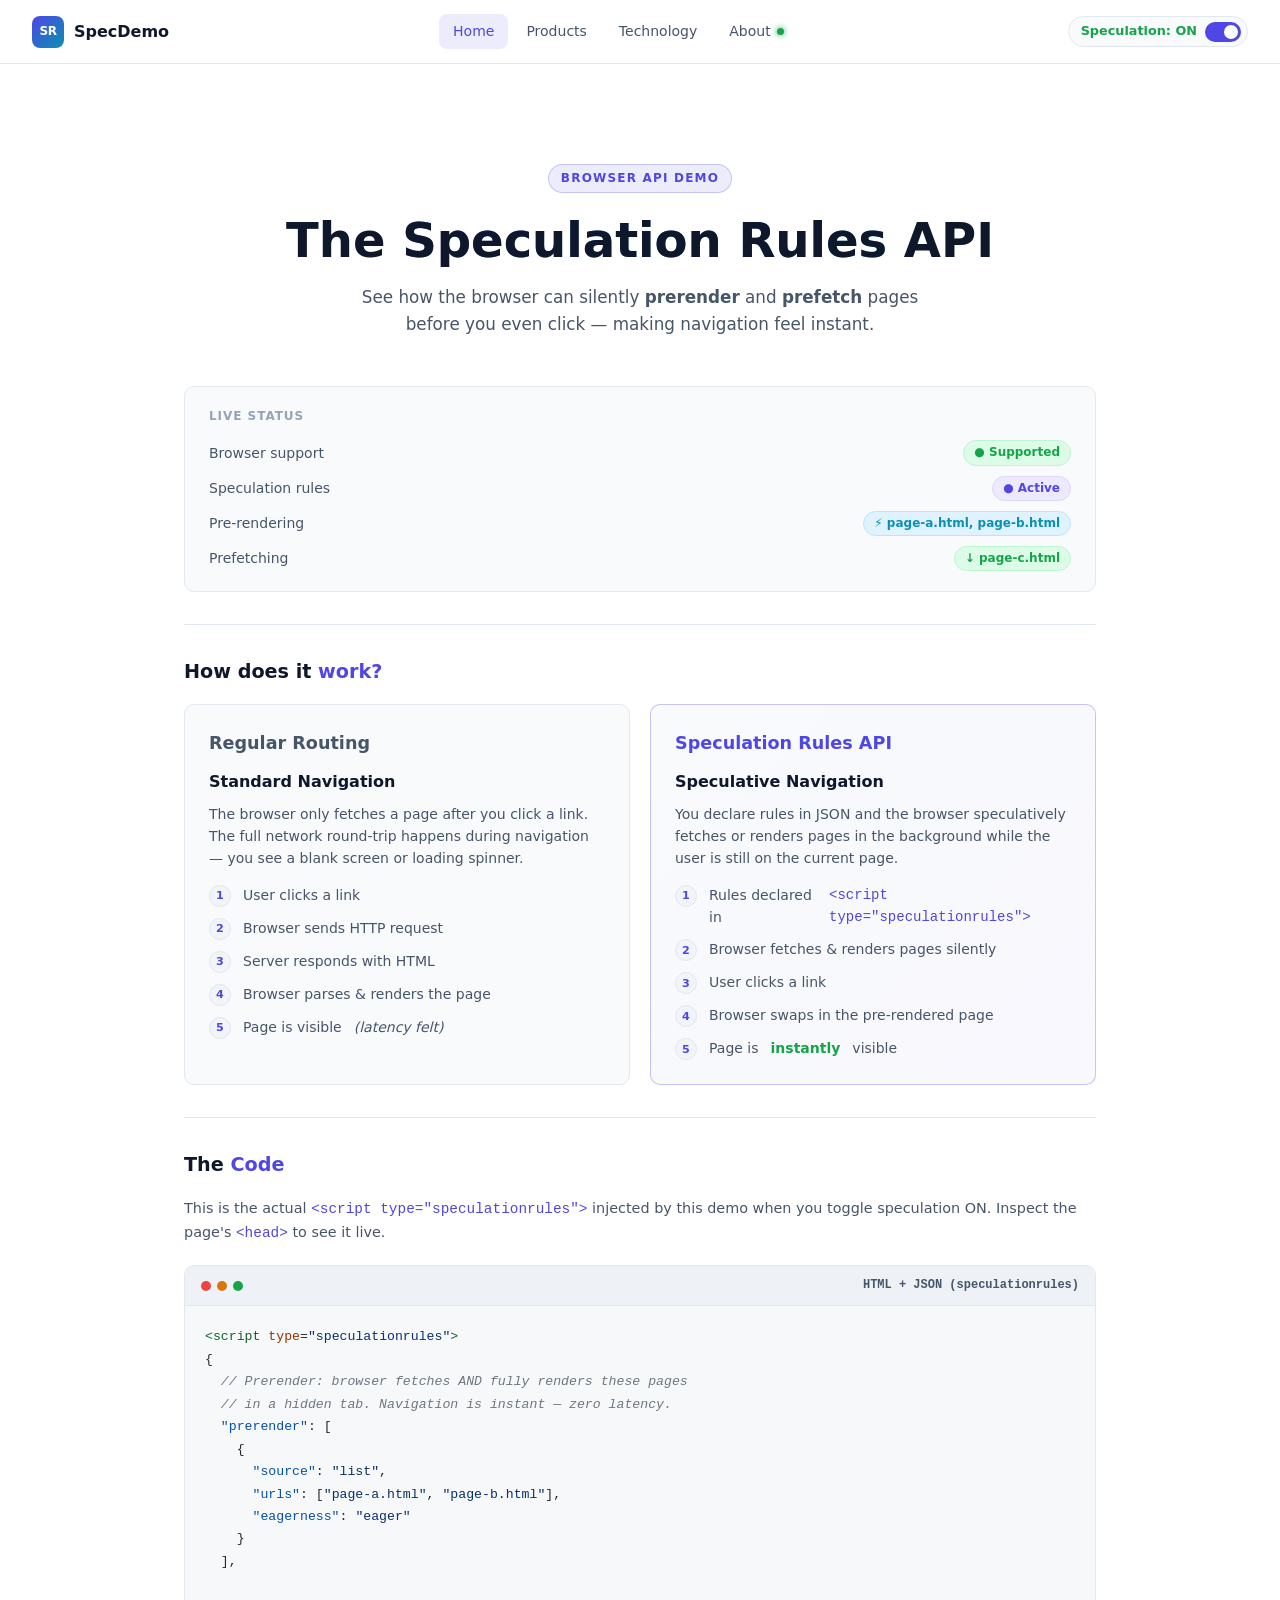
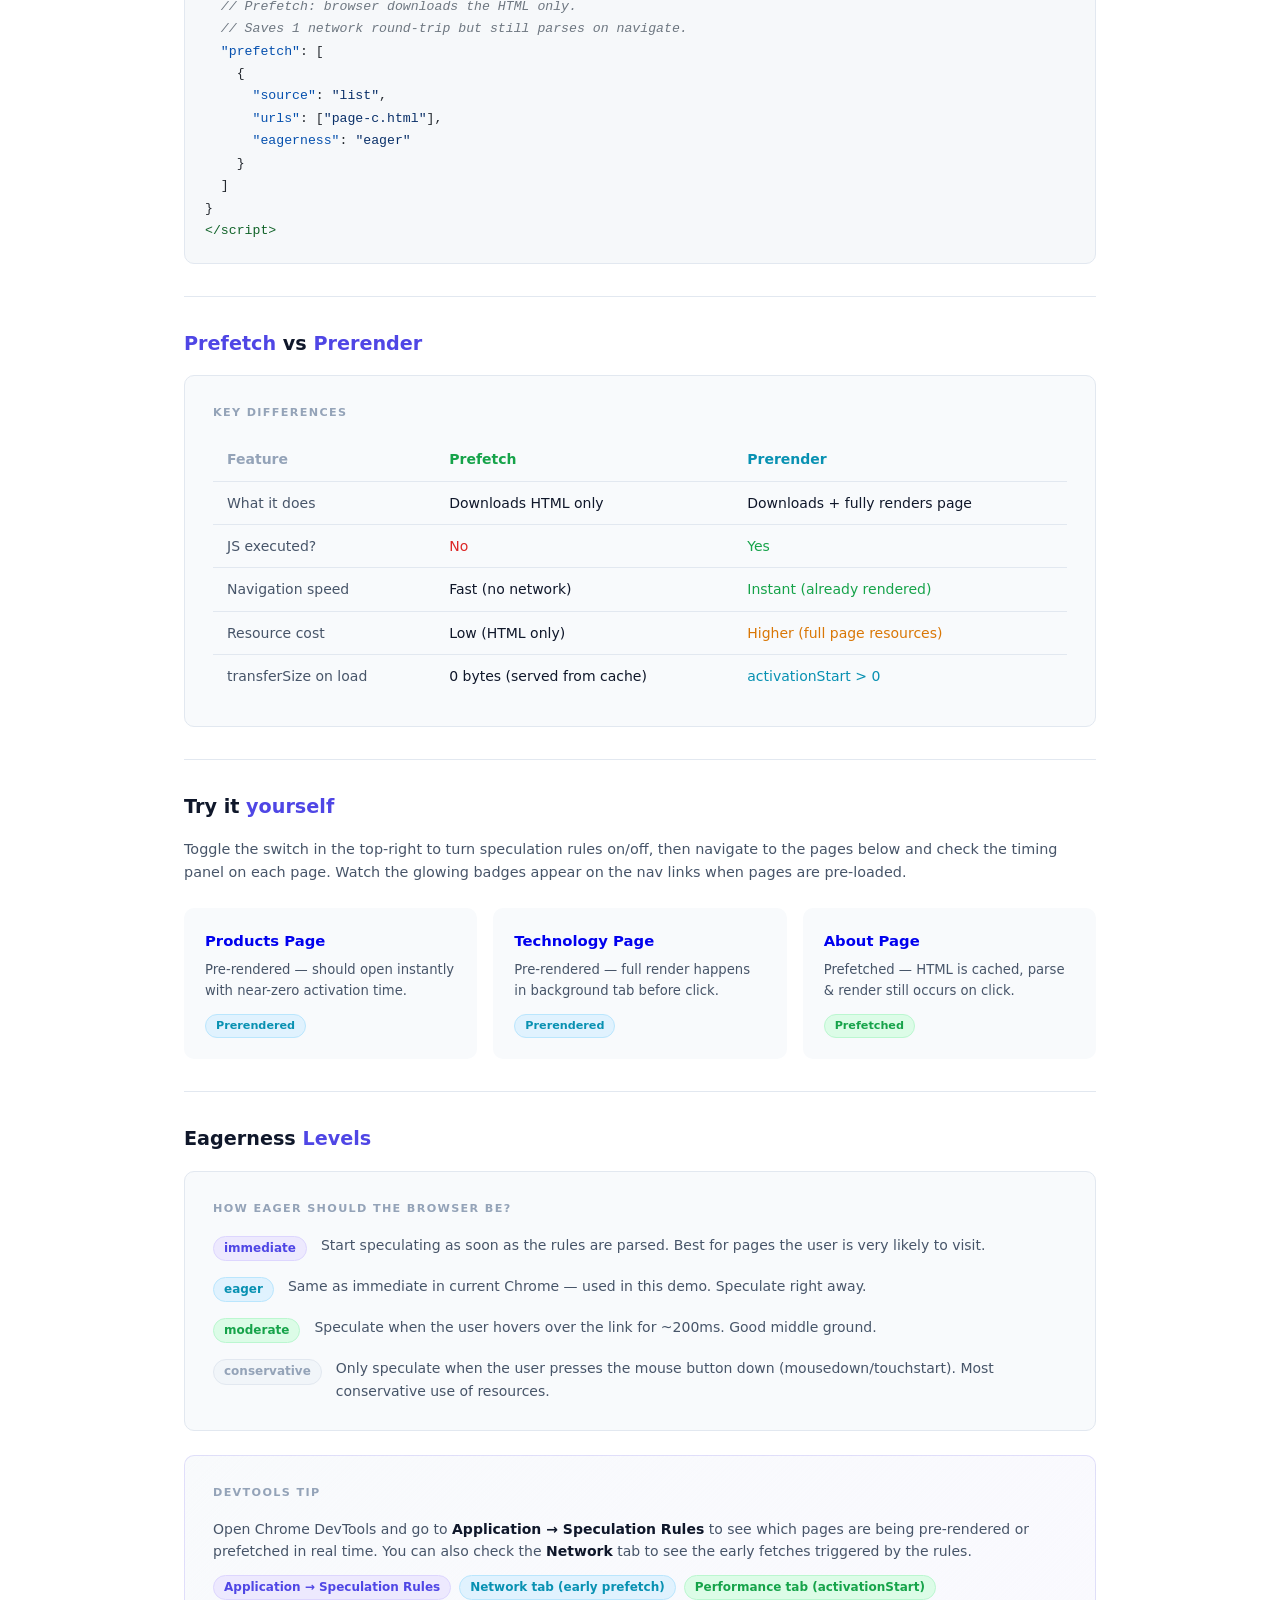
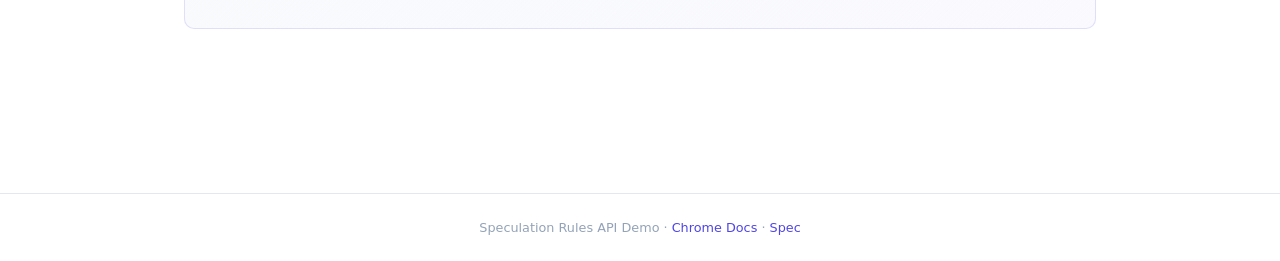
==== index.html @ c2bc2b2e "add speculation rules demo" ====
<!DOCTYPE html>
<html lang="en">
<head>
  <meta charset="UTF-8" />
  <meta name="viewport" content="width=device-width, initial-scale=1.0" />
  <title>Speculation Rules API — Demo</title>
  <link rel="stylesheet" href="styles.css" />
</head>
<body>

<!-- ═══════════════════════════════════════════════════════
     NAVIGATION
═══════════════════════════════════════════════════════ -->
<nav class="nav">
  <a href="index.html" class="nav-logo">
    <div class="logo-icon" style="font-size:0.75rem;font-weight:800;color:white;letter-spacing:-0.03em;">SR</div>
    SpecDemo
  </a>

  <ul class="nav-links">
    <li>
      <a href="index.html" class="active">Home</a>
    </li>
    <li>
      <a href="page-a.html">
        Products
        <span class="prefetch-badge"></span>
      </a>
    </li>
    <li>
      <a href="page-b.html">
        Technology
        <span class="prefetch-badge"></span>
      </a>
    </li>
    <li>
      <a href="page-c.html">
        About
        <span class="prefetch-badge"></span>
      </a>
    </li>
  </ul>

  <div class="nav-controls">
    <label class="mode-toggle">
      <span class="toggle-label">Speculation: ON</span>
      <div class="toggle-switch">
        <input type="checkbox" id="speculation-toggle" checked />
        <span class="toggle-slider"></span>
      </div>
    </label>
  </div>
</nav>

<!-- ═══════════════════════════════════════════════════════
     MAIN CONTENT
═══════════════════════════════════════════════════════ -->
<main class="page-wrapper">

  <!-- No-support notice (hidden by default, shown by JS if needed) -->
  <div id="no-support-notice" style="display:none;align-items:center;gap:10px;padding:12px 20px;background:#fef9c3;border:1px solid #fef08a;border-radius:10px;font-size:0.875rem;color:var(--warning);margin-bottom:20px;">
    <strong>Heads up:</strong> Your browser does not support the Speculation Rules API.
    Use Chrome 109+ or Edge 109+ to see the full demo. The rest of the demo still works as regular navigation.
  </div>

  <!-- Hero -->
  <section class="hero fade-in">
    <div class="hero-eyebrow">Browser API Demo</div>
    <h1>The <span>Speculation Rules</span> API</h1>
    <p>
      See how the browser can silently <strong>prerender</strong> and <strong>prefetch</strong> pages
      before you even click — making navigation feel instant.
    </p>
  </section>

  <!-- Status Panel -->
  <div class="status-panel">
    <div class="status-panel-title">Live Status</div>
    <div class="status-rows">
      <div class="status-row">
        <span class="status-label">Browser support</span>
        <span id="status-support"><span class="status-badge badge-gray">Checking...</span></span>
      </div>
      <div class="status-row">
        <span class="status-label">Speculation rules</span>
        <span id="status-mode"><span class="status-badge badge-gray">Checking...</span></span>
      </div>
      <div class="status-row">
        <span class="status-label">Pre-rendering</span>
        <span id="status-prerender"><span class="status-badge badge-gray">—</span></span>
      </div>
      <div class="status-row">
        <span class="status-label">Prefetching</span>
        <span id="status-prefetch"><span class="status-badge badge-gray">—</span></span>
      </div>
    </div>
  </div>

  <!-- How It Works -->
  <hr class="divider" />
  <h2 class="section-title">How does it <span>work?</span></h2>

  <div class="compare-grid">
    <!-- Regular routing -->
    <div class="compare-card">
      <div class="compare-icon" style="font-size:1.1rem;font-weight:700;color:var(--text-muted);margin-bottom:12px;">Regular Routing</div>
      <h3>Standard Navigation</h3>
      <p>
        The browser only fetches a page after you click a link. The full
        network round-trip happens during navigation — you see a blank
        screen or loading spinner.
      </p>
      <ul class="step-list" style="margin-top:14px;">
        <li><span class="step-num">1</span>User clicks a link</li>
        <li><span class="step-num">2</span>Browser sends HTTP request</li>
        <li><span class="step-num">3</span>Server responds with HTML</li>
        <li><span class="step-num">4</span>Browser parses &amp; renders the page</li>
        <li><span class="step-num">5</span>Page is visible <em>(latency felt)</em></li>
      </ul>
    </div>

    <!-- Speculation Rules -->
    <div class="compare-card highlight">
      <div class="compare-icon" style="font-size:1.1rem;font-weight:700;color:var(--accent);margin-bottom:12px;">Speculation Rules API</div>
      <h3>Speculative Navigation</h3>
      <p>
        You declare rules in JSON and the browser speculatively fetches or
        renders pages in the background while the user is still on the
        current page.
      </p>
      <ul class="step-list" style="margin-top:14px;">
        <li><span class="step-num">1</span>Rules declared in <code style="color:var(--accent)">&lt;script type="speculationrules"&gt;</code></li>
        <li><span class="step-num">2</span>Browser fetches &amp; renders pages silently</li>
        <li><span class="step-num">3</span>User clicks a link</li>
        <li><span class="step-num">4</span>Browser swaps in the pre-rendered page</li>
        <li><span class="step-num">5</span>Page is <strong style="color:var(--success)">instantly</strong> visible</li>
      </ul>
    </div>
  </div>

  <!-- Code Example -->
  <hr class="divider" />
  <h2 class="section-title">The <span>Code</span></h2>
  <p style="color:var(--text-muted);margin-bottom:20px;font-size:0.9rem;">
    This is the actual <code style="color:var(--accent)">&lt;script type="speculationrules"&gt;</code>
    injected by this demo when you toggle speculation ON. Inspect the page's
    <code style="color:var(--accent)">&lt;head&gt;</code> to see it live.
  </p>

  <div class="code-block">
    <div class="code-header">
      <div class="code-dots">
        <span></span><span></span><span></span>
      </div>
      <span class="code-lang">HTML + JSON (speculationrules)</span>
    </div>
    <pre><span class="token-tag">&lt;script</span> <span class="token-attr">type</span>=<span class="token-val">"speculationrules"</span><span class="token-tag">&gt;</span>
{
  <span class="token-comment">// Prerender: browser fetches AND fully renders these pages</span>
  <span class="token-comment">// in a hidden tab. Navigation is instant — zero latency.</span>
  <span class="token-key">"prerender"</span>: [
    {
      <span class="token-key">"source"</span>: <span class="token-str">"list"</span>,
      <span class="token-key">"urls"</span>: [<span class="token-str">"page-a.html"</span>, <span class="token-str">"page-b.html"</span>],
      <span class="token-key">"eagerness"</span>: <span class="token-str">"eager"</span>
    }
  ],

  <span class="token-comment">// Prefetch: browser downloads the HTML only.</span>
  <span class="token-comment">// Saves 1 network round-trip but still parses on navigate.</span>
  <span class="token-key">"prefetch"</span>: [
    {
      <span class="token-key">"source"</span>: <span class="token-str">"list"</span>,
      <span class="token-key">"urls"</span>: [<span class="token-str">"page-c.html"</span>],
      <span class="token-key">"eagerness"</span>: <span class="token-str">"eager"</span>
    }
  ]
}
<span class="token-tag">&lt;/script&gt;</span></pre>
  </div>

  <!-- Prefetch vs Prerender table -->
  <hr class="divider" />
  <h2 class="section-title"><span>Prefetch</span> vs <span>Prerender</span></h2>

  <div class="card">
    <div class="card-title">Key Differences</div>
    <div style="overflow-x:auto;">
      <table style="width:100%;border-collapse:collapse;font-size:0.875rem;">
        <thead>
          <tr style="border-bottom:1px solid var(--border);">
            <th style="padding:10px 14px;text-align:left;color:var(--text-faint);font-weight:600;">Feature</th>
            <th style="padding:10px 14px;text-align:left;color:var(--success);">Prefetch</th>
            <th style="padding:10px 14px;text-align:left;color:var(--accent-2);">Prerender</th>
          </tr>
        </thead>
        <tbody>
          <tr style="border-bottom:1px solid var(--border);">
            <td style="padding:10px 14px;color:var(--text-muted);">What it does</td>
            <td style="padding:10px 14px;">Downloads HTML only</td>
            <td style="padding:10px 14px;">Downloads + fully renders page</td>
          </tr>
          <tr style="border-bottom:1px solid var(--border);">
            <td style="padding:10px 14px;color:var(--text-muted);">JS executed?</td>
            <td style="padding:10px 14px;color:var(--danger);">No</td>
            <td style="padding:10px 14px;color:var(--success);">Yes</td>
          </tr>
          <tr style="border-bottom:1px solid var(--border);">
            <td style="padding:10px 14px;color:var(--text-muted);">Navigation speed</td>
            <td style="padding:10px 14px;">Fast (no network)</td>
            <td style="padding:10px 14px;color:var(--success);">Instant (already rendered)</td>
          </tr>
          <tr style="border-bottom:1px solid var(--border);">
            <td style="padding:10px 14px;color:var(--text-muted);">Resource cost</td>
            <td style="padding:10px 14px;">Low (HTML only)</td>
            <td style="padding:10px 14px;color:var(--warning);">Higher (full page resources)</td>
          </tr>
          <tr>
            <td style="padding:10px 14px;color:var(--text-muted);">transferSize on load</td>
            <td style="padding:10px 14px;">0 bytes (served from cache)</td>
            <td style="padding:10px 14px;color:var(--accent-2);">activationStart &gt; 0</td>
          </tr>
        </tbody>
      </table>
    </div>
  </div>

  <!-- Try It -->
  <hr class="divider" />
  <h2 class="section-title">Try it <span>yourself</span></h2>
  <p style="color:var(--text-muted);font-size:0.9rem;margin-bottom:20px;">
    Toggle the switch in the top-right to turn speculation rules on/off,
    then navigate to the pages below and check the timing panel on each page.
    Watch the glowing badges appear on the nav links when pages are pre-loaded.
  </p>

  <div class="feature-grid">
    <a href="page-a.html" style="text-decoration:none;">
      <div class="feature-item" style="cursor:pointer;transition:all 0.2s;border-color:transparent;" onmouseover="this.style.borderColor='var(--accent)'" onmouseout="this.style.borderColor='transparent'">
        <h4>Products Page</h4>
        <p>Pre-rendered — should open instantly with near-zero activation time.</p>
        <div style="margin-top:10px;">
          <span class="status-badge badge-blue" style="font-size:0.7rem;">Prerendered</span>
        </div>
      </div>
    </a>
    <a href="page-b.html" style="text-decoration:none;">
      <div class="feature-item" style="cursor:pointer;transition:all 0.2s;border-color:transparent;" onmouseover="this.style.borderColor='var(--accent)'" onmouseout="this.style.borderColor='transparent'">
        <h4>Technology Page</h4>
        <p>Pre-rendered — full render happens in background tab before click.</p>
        <div style="margin-top:10px;">
          <span class="status-badge badge-blue" style="font-size:0.7rem;">Prerendered</span>
        </div>
      </div>
    </a>
    <a href="page-c.html" style="text-decoration:none;">
      <div class="feature-item" style="cursor:pointer;transition:all 0.2s;border-color:transparent;" onmouseover="this.style.borderColor='var(--accent)'" onmouseout="this.style.borderColor='transparent'">
        <h4>About Page</h4>
        <p>Prefetched — HTML is cached, parse &amp; render still occurs on click.</p>
        <div style="margin-top:10px;">
          <span class="status-badge badge-green" style="font-size:0.7rem;">Prefetched</span>
        </div>
      </div>
    </a>
  </div>

  <!-- Eagerness levels explanation -->
  <hr class="divider" />
  <h2 class="section-title">Eagerness <span>Levels</span></h2>
  <div class="card">
    <div class="card-title">How Eager Should the Browser Be?</div>
    <div style="display:flex;flex-direction:column;gap:14px;font-size:0.875rem;">
      <div style="display:flex;gap:14px;align-items:flex-start;">
        <span class="status-badge badge-purple" style="flex-shrink:0;margin-top:2px;">immediate</span>
        <span style="color:var(--text-muted);">Start speculating as soon as the rules are parsed. Best for pages the user is very likely to visit.</span>
      </div>
      <div style="display:flex;gap:14px;align-items:flex-start;">
        <span class="status-badge badge-blue" style="flex-shrink:0;margin-top:2px;">eager</span>
        <span style="color:var(--text-muted);">Same as immediate in current Chrome — used in this demo. Speculate right away.</span>
      </div>
      <div style="display:flex;gap:14px;align-items:flex-start;">
        <span class="status-badge badge-green" style="flex-shrink:0;margin-top:2px;">moderate</span>
        <span style="color:var(--text-muted);">Speculate when the user hovers over the link for ~200ms. Good middle ground.</span>
      </div>
      <div style="display:flex;gap:14px;align-items:flex-start;">
        <span class="status-badge badge-gray" style="flex-shrink:0;margin-top:2px;">conservative</span>
        <span style="color:var(--text-muted);">Only speculate when the user presses the mouse button down (mousedown/touchstart). Most conservative use of resources.</span>
      </div>
    </div>
  </div>

  <!-- DevTools tip -->
  <div class="card" style="background:linear-gradient(135deg,var(--surface),rgba(79,70,229,0.03));border-color:rgba(79,70,229,0.15);">
    <div class="card-title">DevTools Tip</div>
    <p style="font-size:0.875rem;color:var(--text-muted);margin-bottom:12px;">
      Open Chrome DevTools and go to <strong style="color:var(--text)">Application &rarr; Speculation Rules</strong>
      to see which pages are being pre-rendered or prefetched in real time.
      You can also check the <strong style="color:var(--text)">Network</strong> tab to see the
      early fetches triggered by the rules.
    </p>
    <div style="display:flex;gap:8px;flex-wrap:wrap;">
      <span class="status-badge badge-purple">Application &rarr; Speculation Rules</span>
      <span class="status-badge badge-blue">Network tab (early prefetch)</span>
      <span class="status-badge badge-green">Performance tab (activationStart)</span>
    </div>
  </div>

</main>

<!-- ═══════════════════════════════════════════════════════
     FOOTER
═══════════════════════════════════════════════════════ -->
<footer class="footer">
  Speculation Rules API Demo &middot;
  <a href="https://developer.chrome.com/docs/web-platform/prerender-pages" target="_blank" rel="noopener">Chrome Docs</a> &middot;
  <a href="https://wicg.github.io/nav-speculation/speculation-rules.html" target="_blank" rel="noopener">Spec</a>
</footer>

<script src="app.js"></script>
</body>
</html>
---- styles.css ----
/* ============================================================
   Speculation Rules API Demo — Shared Stylesheet
   ============================================================ */

*, *::before, *::after {
  box-sizing: border-box;
  margin: 0;
  padding: 0;
}

:root {
  --bg: #ffffff;
  --surface: #f8fafc;
  --surface-2: #f1f5f9;
  --border: #e2e8f0;
  --accent: #4f46e5;
  --accent-glow: rgba(79, 70, 229, 0.1);
  --accent-2: #0891b2;
  --success: #16a34a;
  --warning: #d97706;
  --danger: #dc2626;
  --text: #0f172a;
  --text-muted: #475569;
  --text-faint: #94a3b8;
  --radius: 10px;
  --shadow: 0 4px 24px rgba(0,0,0,0.08);
  --nav-height: 64px;
}

html { scroll-behavior: smooth; }

body {
  background: var(--bg);
  color: var(--text);
  font-family: 'Segoe UI', system-ui, -apple-system, sans-serif;
  font-size: 16px;
  line-height: 1.6;
  min-height: 100vh;
}

/* ── Navigation Bar ─────────────────────────────────────── */
.nav {
  position: fixed;
  top: 0; left: 0; right: 0;
  height: var(--nav-height);
  background: rgba(255, 255, 255, 0.92);
  backdrop-filter: blur(12px);
  border-bottom: 1px solid var(--border);
  display: flex;
  align-items: center;
  justify-content: space-between;
  padding: 0 32px;
  z-index: 100;
}

.nav-logo {
  display: flex;
  align-items: center;
  gap: 10px;
  font-weight: 700;
  font-size: 1rem;
  color: var(--text);
  text-decoration: none;
}

.nav-logo .logo-icon {
  width: 32px; height: 32px;
  background: linear-gradient(135deg, var(--accent), var(--accent-2));
  border-radius: 8px;
  display: flex;
  align-items: center;
  justify-content: center;
  font-size: 16px;
}

.nav-links {
  display: flex;
  align-items: center;
  gap: 4px;
  list-style: none;
}

.nav-links a {
  display: flex;
  align-items: center;
  gap: 6px;
  padding: 6px 14px;
  border-radius: 8px;
  color: var(--text-muted);
  text-decoration: none;
  font-size: 0.875rem;
  font-weight: 500;
  transition: all 0.2s ease;
  position: relative;
}

.nav-links a:hover {
  background: var(--surface-2);
  color: var(--text);
}

.nav-links a.active {
  background: var(--accent-glow);
  color: var(--accent);
}

/* Prefetch status badge on nav link */
.nav-links a .prefetch-badge {
  display: none;
  width: 7px; height: 7px;
  border-radius: 50%;
  background: var(--success);
  box-shadow: 0 0 6px var(--success);
  animation: pulse 1.5s infinite;
}

.nav-links a.prefetched .prefetch-badge { display: block; }
.nav-links a.prerendered .prefetch-badge {
  background: var(--accent-2);
  box-shadow: 0 0 6px var(--accent-2);
}

/* ── Speculation Mode Toggle in Nav ─────────────────────── */
.nav-controls {
  display: flex;
  align-items: center;
  gap: 12px;
}

.mode-toggle {
  display: flex;
  align-items: center;
  gap: 8px;
  background: var(--surface);
  border: 1px solid var(--border);
  border-radius: 999px;
  padding: 4px 6px 4px 12px;
  font-size: 0.8rem;
  color: var(--text-muted);
  cursor: pointer;
  user-select: none;
  transition: border-color 0.2s;
}

.mode-toggle:hover { border-color: var(--accent); }
.mode-toggle .toggle-label { font-weight: 600; }

.toggle-switch {
  position: relative;
  width: 36px; height: 20px;
}

.toggle-switch input { opacity: 0; width: 0; height: 0; }

.toggle-slider {
  position: absolute;
  inset: 0;
  background: var(--text-faint);
  border-radius: 20px;
  transition: 0.3s;
  cursor: pointer;
}

.toggle-slider:before {
  content: '';
  position: absolute;
  height: 14px; width: 14px;
  left: 3px; bottom: 3px;
  background: white;
  border-radius: 50%;
  transition: 0.3s;
}

input:checked + .toggle-slider { background: var(--accent); }
input:checked + .toggle-slider:before { transform: translateX(16px); }

/* ── Page Layout ────────────────────────────────────────── */
.page-wrapper {
  padding-top: calc(var(--nav-height) + 40px);
  padding-bottom: 80px;
  max-width: 960px;
  margin: 0 auto;
  padding-left: 24px;
  padding-right: 24px;
}

/* ── Hero ───────────────────────────────────────────────── */
.hero {
  text-align: center;
  padding: 60px 0 48px;
}

.hero-eyebrow {
  display: inline-flex;
  align-items: center;
  gap: 6px;
  font-size: 0.75rem;
  font-weight: 700;
  letter-spacing: 0.1em;
  text-transform: uppercase;
  color: var(--accent);
  background: var(--accent-glow);
  border: 1px solid rgba(99,102,241,0.3);
  border-radius: 999px;
  padding: 4px 12px;
  margin-bottom: 20px;
}

.hero h1 {
  font-size: clamp(2rem, 5vw, 3rem);
  font-weight: 800;
  line-height: 1.15;
  margin-bottom: 16px;
  color: var(--text);
}

.hero h1 span {
  background: linear-gradient(135deg, var(--accent), var(--accent-2));
  -webkit-background-clip: text;
  background-clip: text;
}

.hero p {
  font-size: 1.05rem;
  color: var(--text-muted);
  max-width: 600px;
  margin: 0 auto;
}

/* ── Cards ──────────────────────────────────────────────── */
.card {
  background: var(--surface);
  border: 1px solid var(--border);
  border-radius: var(--radius);
  padding: 28px;
  margin-bottom: 24px;
  transition: border-color 0.2s;
}

.card:hover { border-color: #cbd5e1; }

.card-title {
  font-size: 0.7rem;
  font-weight: 700;
  letter-spacing: 0.12em;
  text-transform: uppercase;
  color: var(--text-faint);
  margin-bottom: 16px;
}

/* ── Compare Grid ───────────────────────────────────────── */
.compare-grid {
  display: grid;
  grid-template-columns: 1fr 1fr;
  gap: 20px;
  margin-bottom: 24px;
}

@media (max-width: 640px) {
  .compare-grid { grid-template-columns: 1fr; }
}

.compare-card {
  background: var(--surface);
  border: 1px solid var(--border);
  border-radius: var(--radius);
  padding: 24px;
}

.compare-card.highlight {
  border-color: rgba(79,70,229,0.3);
  background: linear-gradient(135deg, var(--surface) 0%, rgba(79,70,229,0.04) 100%);
}

.compare-card .compare-icon {
  font-size: 1.75rem;
  margin-bottom: 12px;
}

.compare-card h3 {
  font-size: 1rem;
  font-weight: 700;
  margin-bottom: 8px;
}

.compare-card p {
  font-size: 0.875rem;
  color: var(--text-muted);
  line-height: 1.6;
}

/* ── Step List ──────────────────────────────────────────── */
.step-list {
  list-style: none;
  display: flex;
  flex-direction: column;
  gap: 10px;
  margin-top: 14px;
}

.step-list li {
  display: flex;
  align-items: flex-start;
  gap: 12px;
  font-size: 0.875rem;
  color: var(--text-muted);
}

.step-num {
  flex-shrink: 0;
  width: 22px; height: 22px;
  border-radius: 50%;
  background: var(--surface-2);
  border: 1px solid var(--border);
  display: flex;
  align-items: center;
  justify-content: center;
  font-size: 0.7rem;
  font-weight: 700;
  color: var(--accent);
  margin-top: 1px;
}

/* ── Code Block ─────────────────────────────────────────── */
.code-block {
  background: #f6f8fa;
  border: 1px solid var(--border);
  border-radius: var(--radius);
  overflow: hidden;
  margin-bottom: 24px;
}

.code-header {
  display: flex;
  align-items: center;
  justify-content: space-between;
  padding: 10px 16px;
  background: #eef2f7;
  border-bottom: 1px solid var(--border);
}

.code-header .code-lang {
  font-size: 0.75rem;
  font-weight: 600;
  color: var(--text-muted);
  font-family: 'Courier New', monospace;
}

.code-dots {
  display: flex;
  gap: 6px;
}

.code-dots span {
  width: 10px; height: 10px;
  border-radius: 50%;
}

.code-dots span:nth-child(1) { background: #ef4444; }
.code-dots span:nth-child(2) { background: var(--warning); }
.code-dots span:nth-child(3) { background: var(--success); }

pre {
  padding: 20px;
  overflow-x: auto;
  font-family: 'Courier New', Consolas, monospace;
  font-size: 0.825rem;
  line-height: 1.7;
  color: #24292f;
}

.token-key   { color: #0550ae; }
.token-str   { color: #0a3069; }
.token-tag   { color: #116329; }
.token-attr  { color: #953800; }
.token-val   { color: #0a3069; }
.token-comment { color: #6e7781; font-style: italic; }
.token-kw    { color: #cf222e; }

/* ── Status Panel ───────────────────────────────────────── */
.status-panel {
  background: var(--surface);
  border: 1px solid var(--border);
  border-radius: var(--radius);
  padding: 20px 24px;
  margin-bottom: 24px;
}

.status-panel-title {
  font-size: 0.75rem;
  font-weight: 700;
  letter-spacing: 0.08em;
  text-transform: uppercase;
  color: var(--text-faint);
  margin-bottom: 14px;
}

.status-rows {
  display: flex;
  flex-direction: column;
  gap: 10px;
}

.status-row {
  display: flex;
  align-items: center;
  justify-content: space-between;
  font-size: 0.875rem;
}

.status-row .status-label { color: var(--text-muted); }

.status-badge {
  display: inline-flex;
  align-items: center;
  gap: 5px;
  font-size: 0.75rem;
  font-weight: 600;
  padding: 2px 10px;
  border-radius: 999px;
}

.badge-green  { background: #dcfce7; color: var(--success); border: 1px solid #bbf7d0; }
.badge-yellow { background: #fef9c3; color: var(--warning); border: 1px solid #fef08a; }
.badge-blue   { background: #e0f2fe; color: var(--accent-2); border: 1px solid #bae6fd; }
.badge-red    { background: #fee2e2; color: var(--danger); border: 1px solid #fecaca; }
.badge-gray   { background: var(--surface-2); color: var(--text-faint); border: 1px solid var(--border); }
.badge-purple { background: #ede9fe; color: var(--accent); border: 1px solid #ddd6fe; }

/* ── Timing Display ─────────────────────────────────────── */
.timing-display {
  background: #f6f8fa;
  border: 1px solid var(--border);
  border-radius: var(--radius);
  padding: 20px;
  margin-top: 12px;
  font-family: 'Courier New', monospace;
  font-size: 0.85rem;
  min-height: 90px;
}

.timing-line {
  display: flex;
  align-items: center;
  gap: 10px;
  margin-bottom: 8px;
  animation: fadeIn 0.4s ease;
}

.timing-dot {
  width: 8px; height: 8px;
  border-radius: 50%;
  flex-shrink: 0;
}

.timing-dot.green  { background: var(--success); }
.timing-dot.blue   { background: var(--accent-2); }
.timing-dot.yellow { background: var(--warning); }
.timing-dot.purple { background: var(--accent); }

.timing-val { color: var(--success); font-weight: 700; }
.timing-muted { color: var(--text-faint); }

/* ── Page Content (inner pages) ─────────────────────────── */
.page-hero {
  padding: 48px 0 32px;
}

.page-icon {
  font-size: 3rem;
  margin-bottom: 16px;
}

.page-hero h1 {
  font-size: clamp(1.75rem, 4vw, 2.5rem);
  font-weight: 800;
  margin-bottom: 10px;
}

.page-hero p {
  font-size: 1rem;
  color: var(--text-muted);
  max-width: 540px;
}

.breadcrumb {
  display: flex;
  align-items: center;
  gap: 8px;
  font-size: 0.8rem;
  color: var(--text-faint);
  margin-bottom: 24px;
}

.breadcrumb a { color: var(--text-muted); text-decoration: none; }
.breadcrumb a:hover { color: var(--text); }

/* ── Feature Grid ───────────────────────────────────────── */
.feature-grid {
  display: grid;
  grid-template-columns: repeat(auto-fit, minmax(220px, 1fr));
  gap: 16px;
  margin: 24px 0;
}

.feature-item {
  background: var(--surface);
  border: 1px solid var(--border);
  border-radius: var(--radius);
  padding: 20px;
}

.feature-item .feature-icon { font-size: 1.5rem; margin-bottom: 10px; }
.feature-item h4 { font-size: 0.925rem; font-weight: 700; margin-bottom: 6px; }
.feature-item p  { font-size: 0.825rem; color: var(--text-muted); }

/* ── Nav-back Button ────────────────────────────────────── */
.btn {
  display: inline-flex;
  align-items: center;
  gap: 6px;
  padding: 10px 20px;
  border-radius: 8px;
  font-size: 0.875rem;
  font-weight: 600;
  cursor: pointer;
  border: none;
  text-decoration: none;
  transition: all 0.2s;
}

.btn-primary {
  background: var(--accent);
  color: white;
}

.btn-primary:hover { background: #5254cc; transform: translateY(-1px); }

.btn-outline {
  background: transparent;
  color: var(--text-muted);
  border: 1px solid var(--border);
}

.btn-outline:hover {
  background: var(--surface-2);
  color: var(--text);
  border-color: #cbd5e1;
}

.btn-row {
  display: flex;
  flex-wrap: wrap;
  gap: 10px;
  margin-top: 24px;
}

/* ── Arrival Banner (shown on landing) ──────────────────── */
.arrival-banner {
  display: none;
  align-items: center;
  gap: 10px;
  padding: 12px 20px;
  border-radius: var(--radius);
  margin-bottom: 20px;
  font-size: 0.875rem;
  font-weight: 500;
  animation: slideDown 0.4s ease;
}

.arrival-banner.show { display: flex; }
.arrival-banner.prerender { background: #e0f2fe; border: 1px solid #bae6fd; color: var(--accent-2); }
.arrival-banner.prefetch  { background: #dcfce7; border: 1px solid #bbf7d0; color: var(--success); }
.arrival-banner.normal    { background: var(--surface); border: 1px solid var(--border); color: var(--text-muted); }

/* ── Divider ─────────────────────────────────────────────── */
.divider {
  border: none;
  border-top: 1px solid var(--border);
  margin: 32px 0;
}

/* ── Section Title ──────────────────────────────────────── */
.section-title {
  font-size: 1.2rem;
  font-weight: 700;
  margin-bottom: 16px;
}

.section-title span { color: var(--accent); }

/* ── Animations ─────────────────────────────────────────── */
@keyframes pulse {
  0%, 100% { opacity: 1; }
  50% { opacity: 0.4; }
}

@keyframes fadeIn {
  from { opacity: 0; transform: translateY(4px); }
  to   { opacity: 1; transform: translateY(0); }
}

@keyframes slideDown {
  from { opacity: 0; transform: translateY(-8px); }
  to   { opacity: 1; transform: translateY(0); }
}

.fade-in { animation: fadeIn 0.5s ease; }

/* ── Footer ─────────────────────────────────────────────── */
.footer {
  text-align: center;
  padding: 24px;
  font-size: 0.8rem;
  color: var(--text-faint);
  border-top: 1px solid var(--border);
  margin-top: 60px;
}

.footer a { color: var(--accent); text-decoration: none; }
.footer a:hover { text-decoration: underline; }

/* ── Scrollbar ──────────────────────────────────────────── */
::-webkit-scrollbar { width: 6px; height: 6px; }
::-webkit-scrollbar-track { background: var(--surface); }
::-webkit-scrollbar-thumb { background: #cbd5e1; border-radius: 99px; }
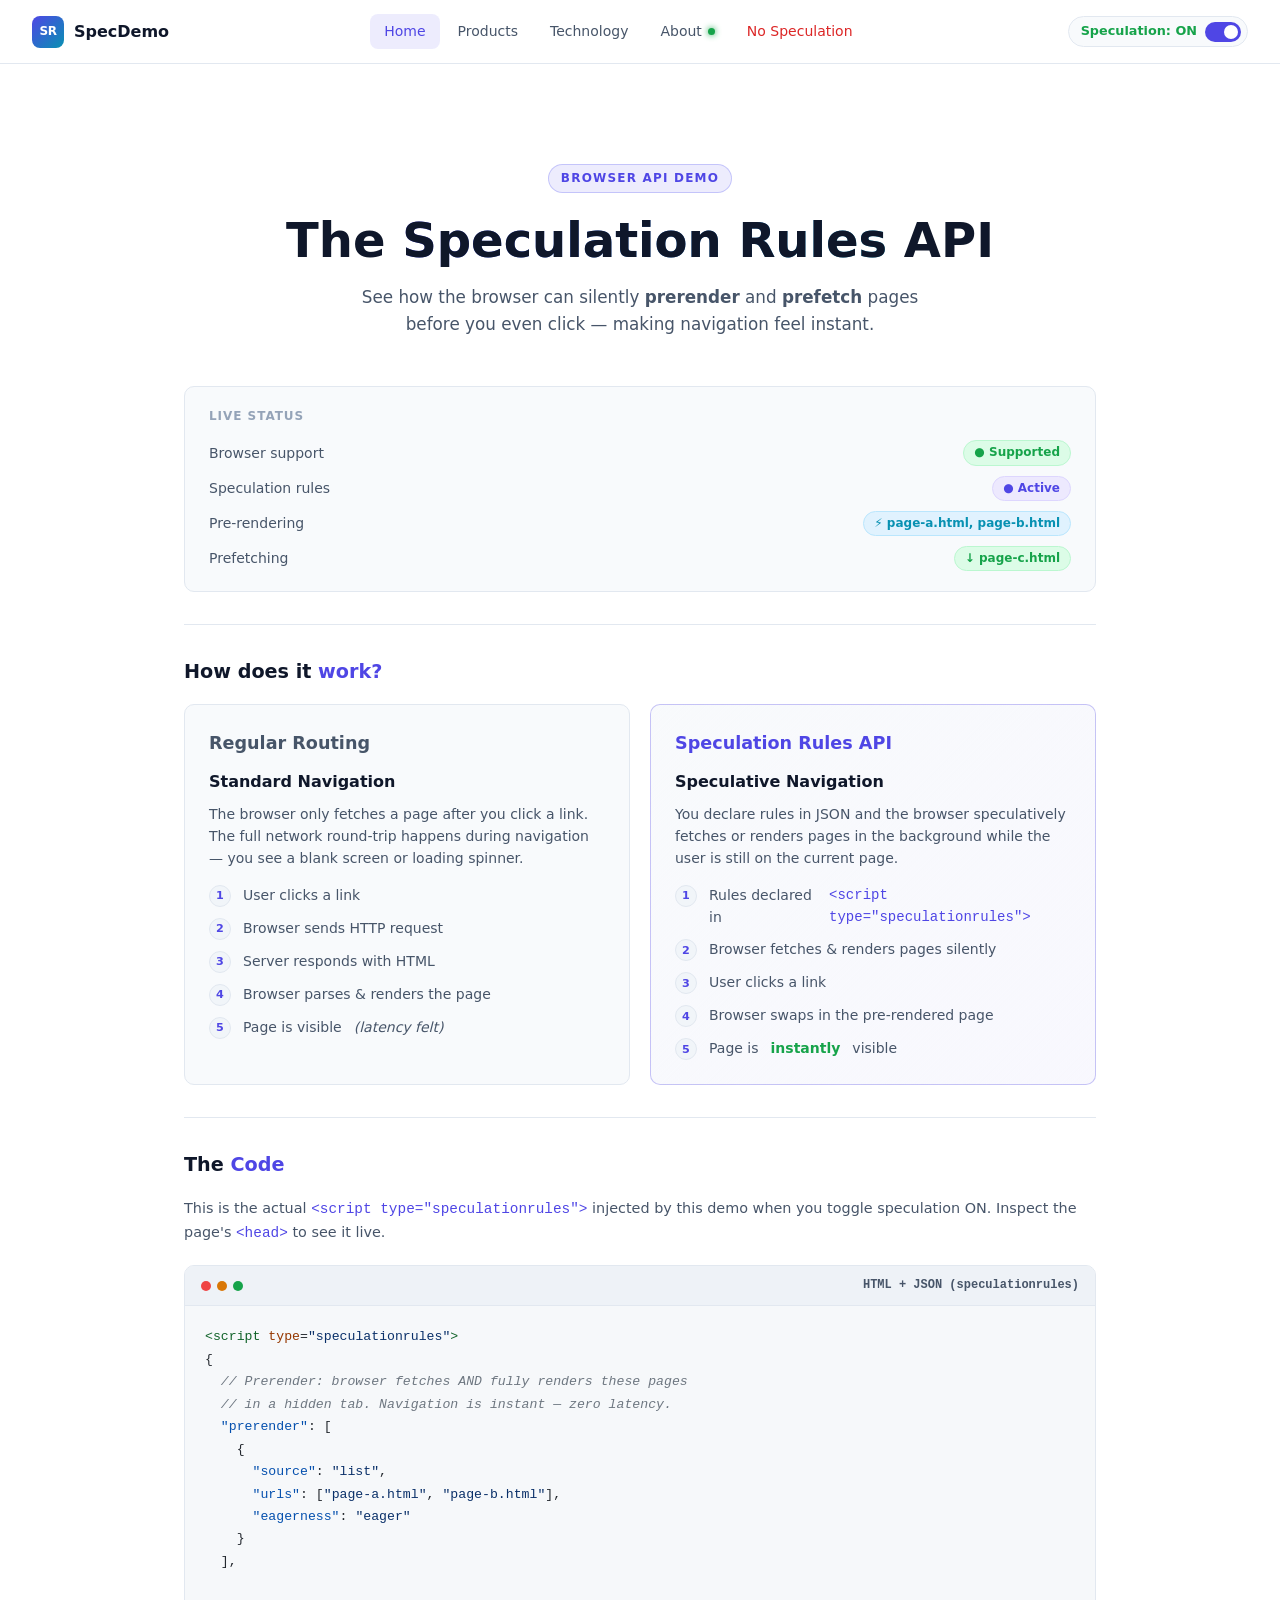
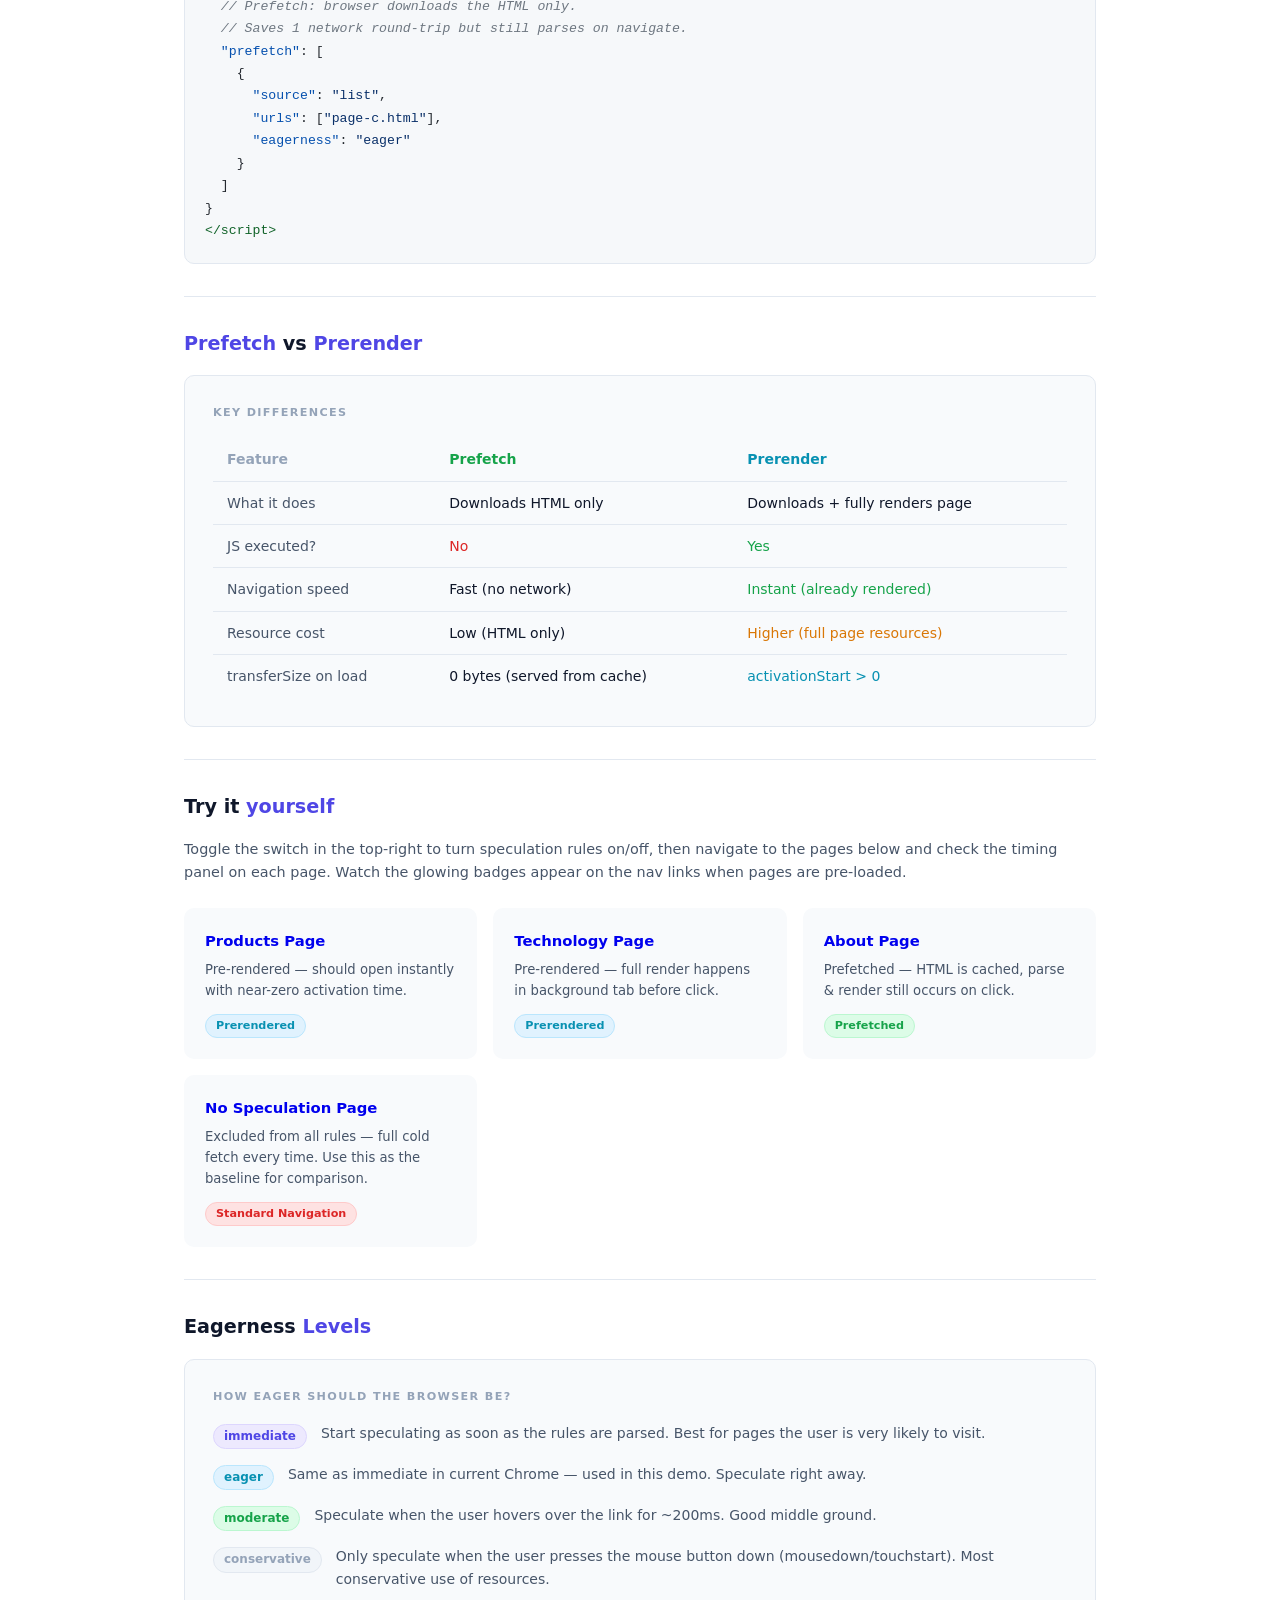
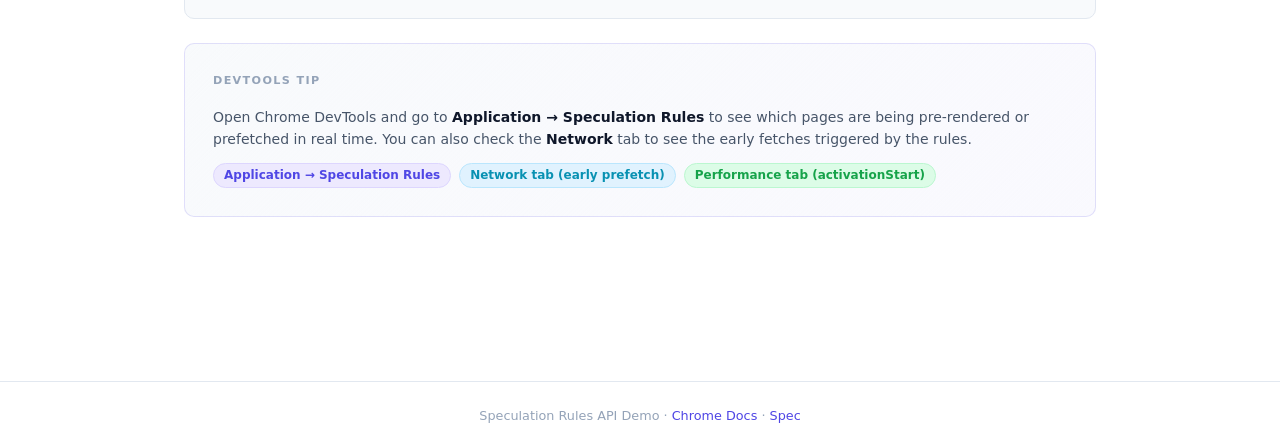
==== commit 8ad63979: "add new page" ====
--- a/index.html
+++ b/index.html
@@ -37,6 +37,11 @@
       <a href="page-c.html">
         About
         <span class="prefetch-badge"></span>
+      </a>
+    </li>
+    <li>
+      <a href="page-d.html" style="color:var(--danger);">
+        No Speculation
       </a>
     </li>
   </ul>
@@ -262,6 +267,15 @@
         </div>
       </div>
     </a>
+    <a href="page-d.html" style="text-decoration:none;">
+      <div class="feature-item" style="cursor:pointer;transition:all 0.2s;border-color:transparent;" onmouseover="this.style.borderColor='var(--danger)'" onmouseout="this.style.borderColor='transparent'">
+        <h4>No Speculation Page</h4>
+        <p>Excluded from all rules — full cold fetch every time. Use this as the baseline for comparison.</p>
+        <div style="margin-top:10px;">
+          <span class="status-badge badge-red" style="font-size:0.7rem;">Standard Navigation</span>
+        </div>
+      </div>
+    </a>
   </div>
 
   <!-- Eagerness levels explanation -->
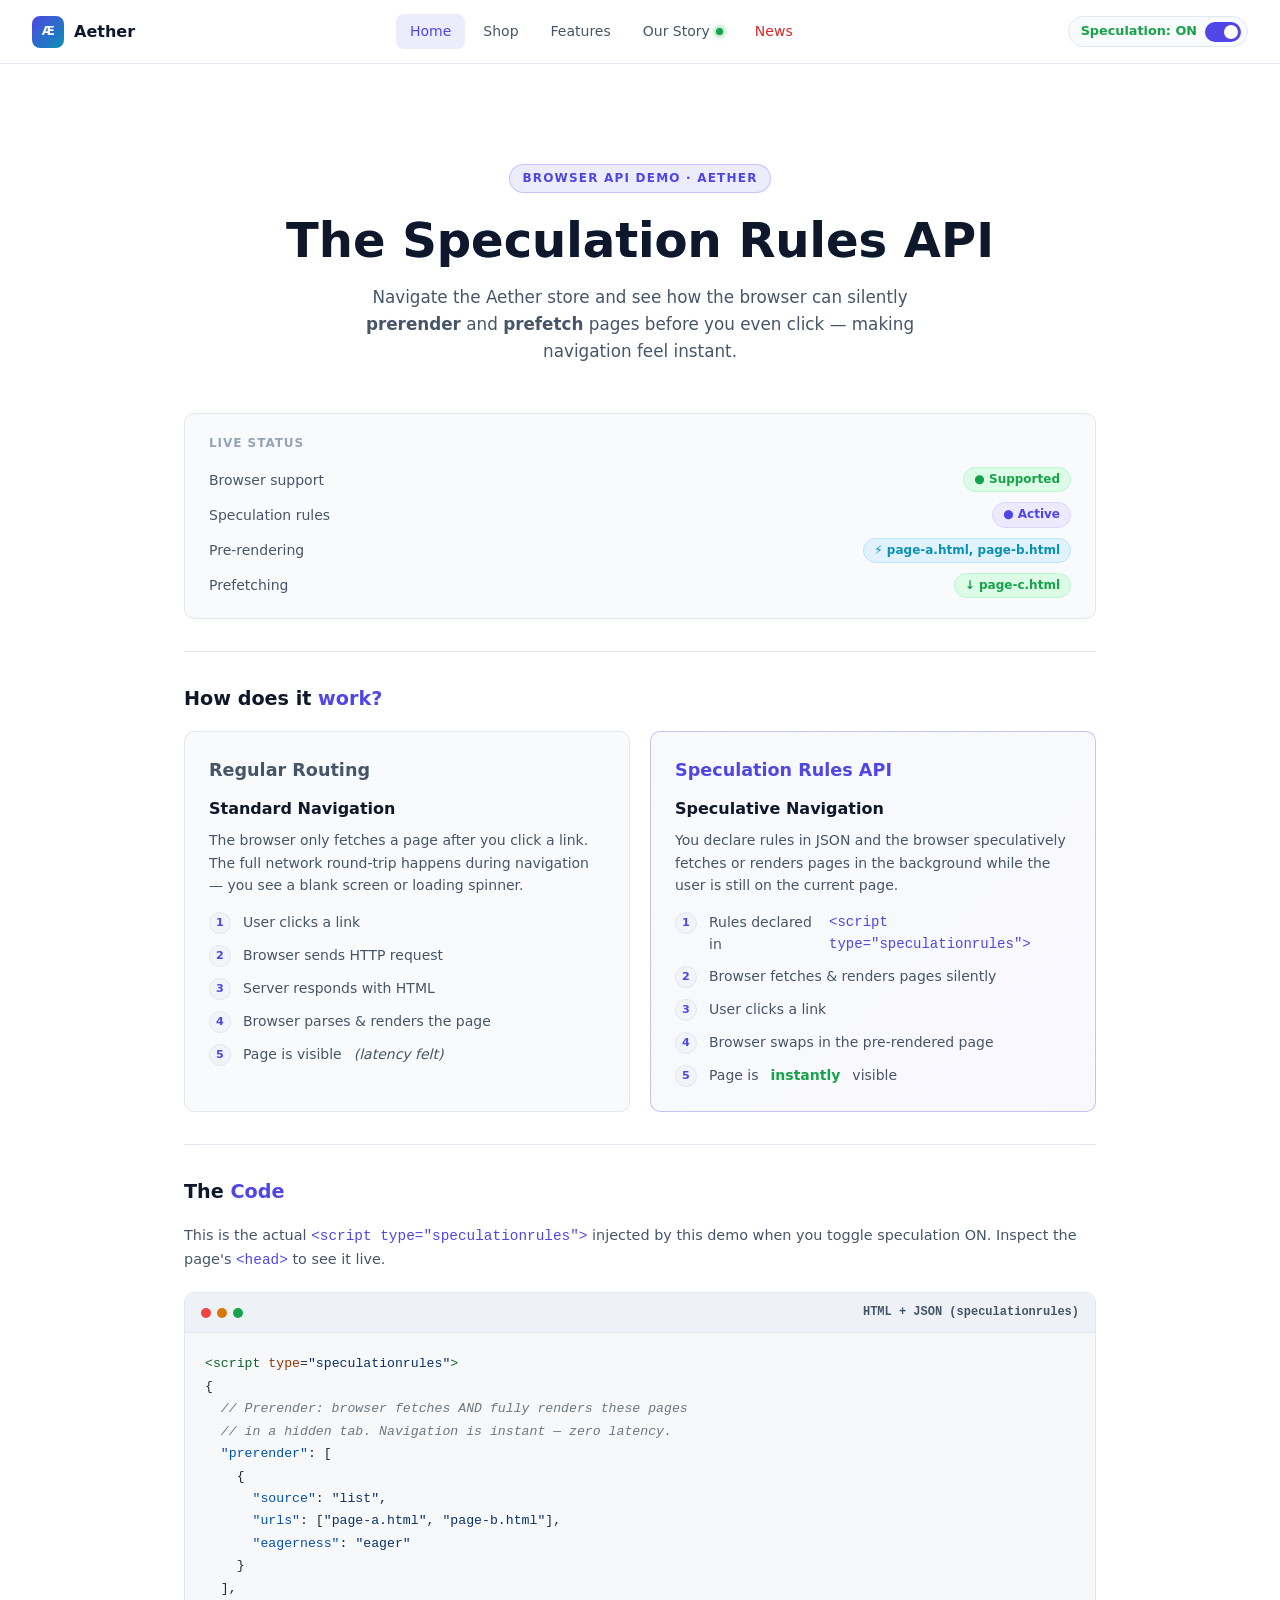
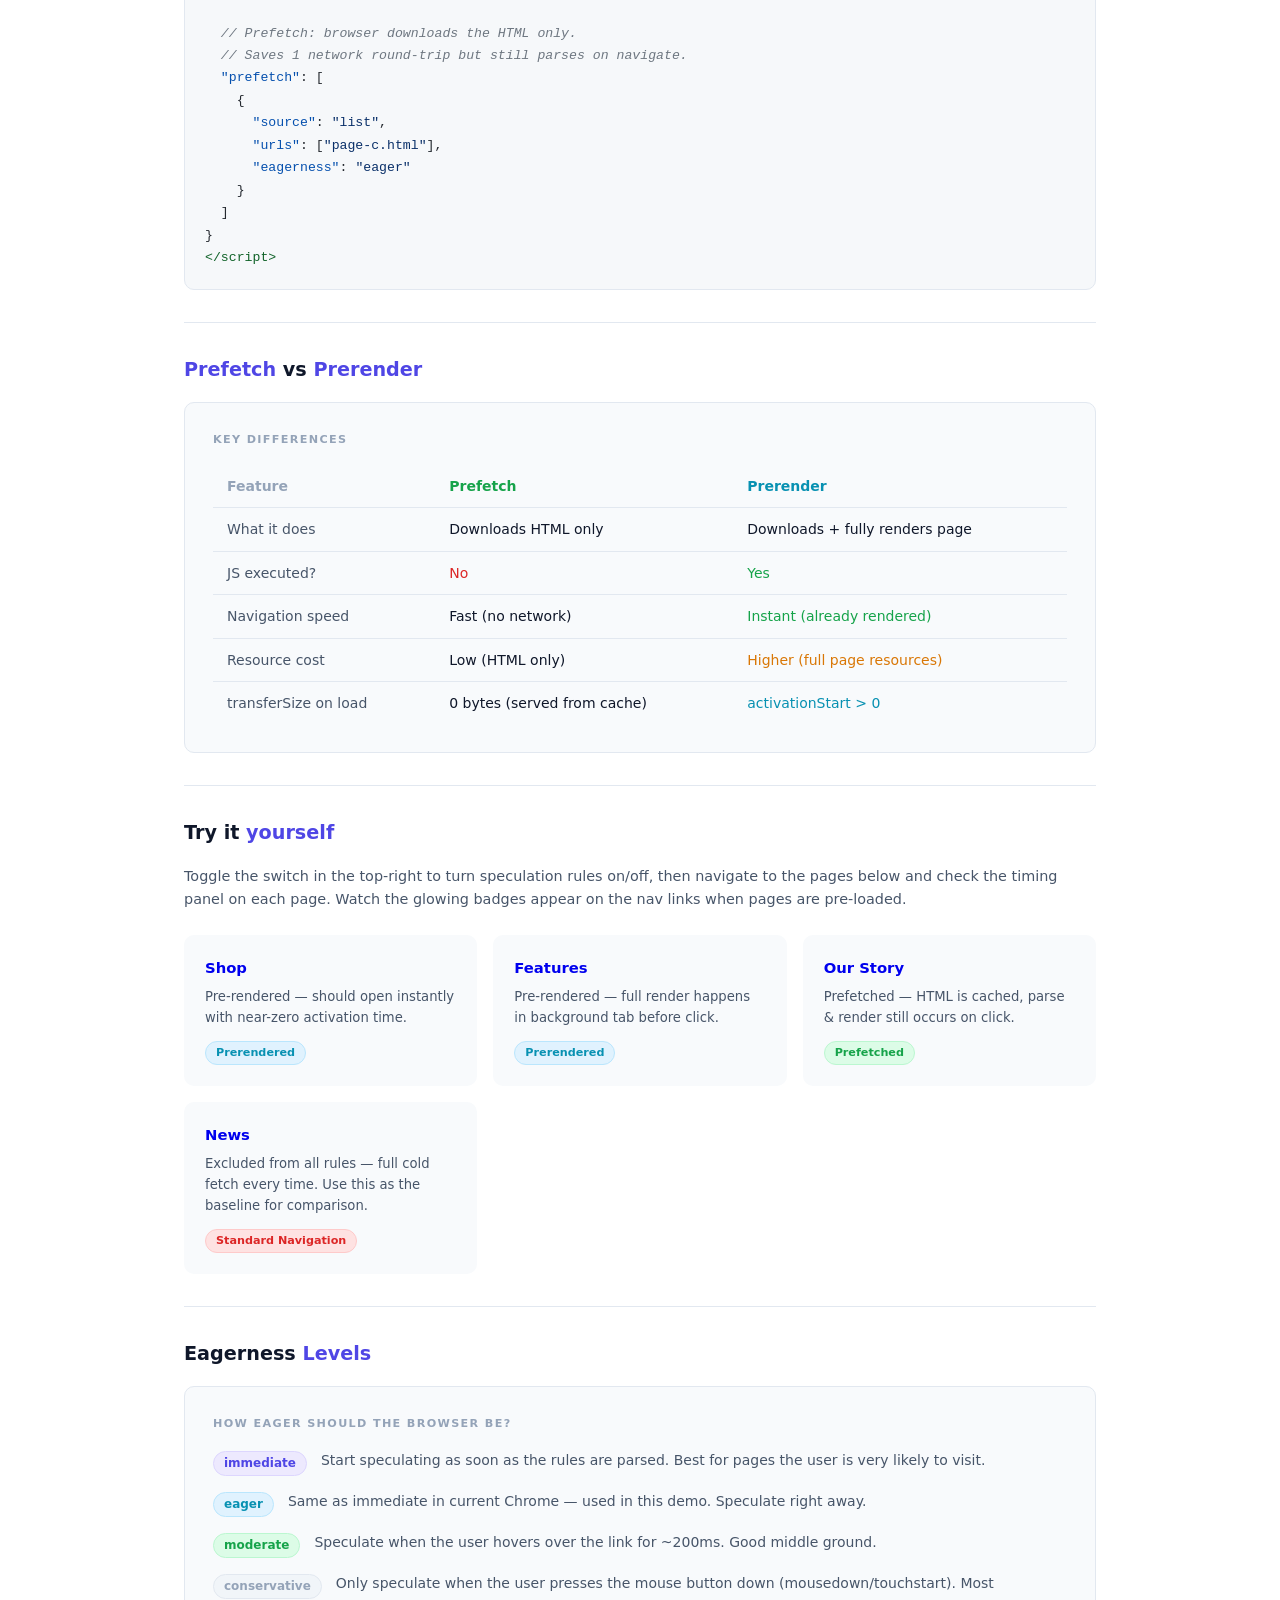
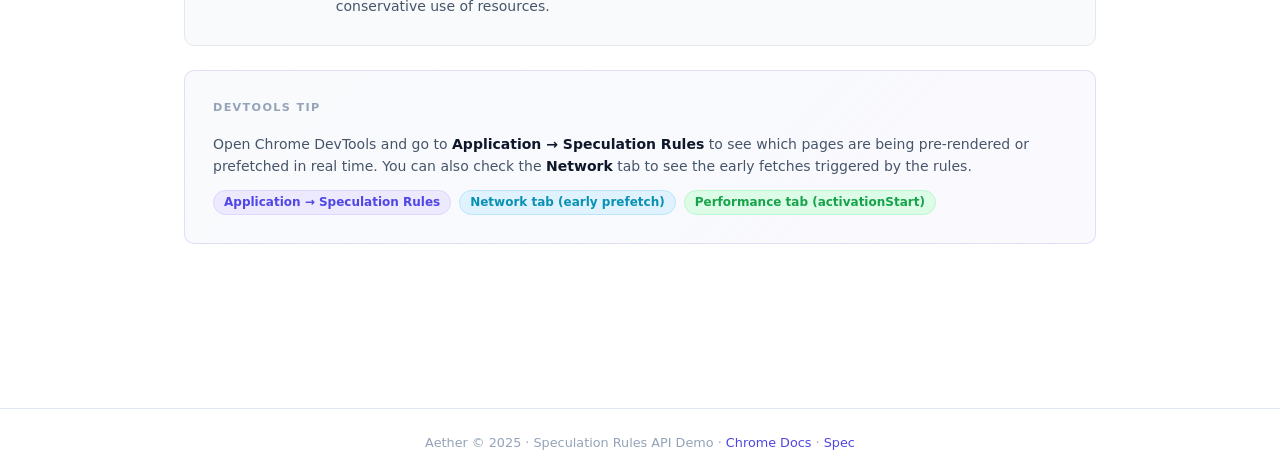
==== commit fc92edae: "add pages" ====
--- a/index.html
+++ b/index.html
@@ -3,7 +3,7 @@
 <head>
   <meta charset="UTF-8" />
   <meta name="viewport" content="width=device-width, initial-scale=1.0" />
-  <title>Speculation Rules API — Demo</title>
+  <title>Speculation Rules API — Aether Demo</title>
   <link rel="stylesheet" href="styles.css" />
 </head>
 <body>
@@ -13,8 +13,8 @@
 ═══════════════════════════════════════════════════════ -->
 <nav class="nav">
   <a href="index.html" class="nav-logo">
-    <div class="logo-icon" style="font-size:0.75rem;font-weight:800;color:white;letter-spacing:-0.03em;">SR</div>
-    SpecDemo
+    <div class="logo-icon" style="font-size:0.75rem;font-weight:800;color:white;letter-spacing:-0.03em;">Æ</div>
+    Aether
   </a>
 
   <ul class="nav-links">
@@ -23,25 +23,25 @@
     </li>
     <li>
       <a href="page-a.html">
-        Products
+        Shop
         <span class="prefetch-badge"></span>
       </a>
     </li>
     <li>
       <a href="page-b.html">
-        Technology
+        Features
         <span class="prefetch-badge"></span>
       </a>
     </li>
     <li>
       <a href="page-c.html">
-        About
+        Our Story
         <span class="prefetch-badge"></span>
       </a>
     </li>
     <li>
       <a href="page-d.html" style="color:var(--danger);">
-        No Speculation
+        News
       </a>
     </li>
   </ul>
@@ -62,6 +62,16 @@
 ═══════════════════════════════════════════════════════ -->
 <main class="page-wrapper">
 
+  <!-- file:// protocol warning (shown by JS if needed) -->
+  <div id="file-protocol-notice" style="display:none;flex-direction:column;gap:6px;padding:14px 20px;background:#fef9c3;border:1px solid #fef08a;border-radius:10px;font-size:0.875rem;color:#92400e;margin-bottom:20px;line-height:1.6;">
+    <strong style="color:#78350f;">Speculation rules require HTTP — you are on <code>file://</code></strong>
+    The browser silently ignores <code>&lt;script type="speculationrules"&gt;</code> on file:// URLs,
+    so every page will load as a standard cold fetch. Serve this folder with a local server to see the real difference:
+    <code style="display:inline-block;margin-top:4px;background:#fef08a;padding:3px 10px;border-radius:4px;font-size:0.8rem;">
+      npx serve .&nbsp;&nbsp;&nbsp;or&nbsp;&nbsp;&nbsp;python -m http.server 8080
+    </code>
+  </div>
+
   <!-- No-support notice (hidden by default, shown by JS if needed) -->
   <div id="no-support-notice" style="display:none;align-items:center;gap:10px;padding:12px 20px;background:#fef9c3;border:1px solid #fef08a;border-radius:10px;font-size:0.875rem;color:var(--warning);margin-bottom:20px;">
     <strong>Heads up:</strong> Your browser does not support the Speculation Rules API.
@@ -70,11 +80,12 @@
 
   <!-- Hero -->
   <section class="hero fade-in">
-    <div class="hero-eyebrow">Browser API Demo</div>
+    <div class="hero-eyebrow">Browser API Demo &middot; Aether</div>
     <h1>The <span>Speculation Rules</span> API</h1>
     <p>
-      See how the browser can silently <strong>prerender</strong> and <strong>prefetch</strong> pages
-      before you even click — making navigation feel instant.
+      Navigate the Aether store and see how the browser can silently
+      <strong>prerender</strong> and <strong>prefetch</strong> pages before you even
+      click — making navigation feel instant.
     </p>
   </section>
 
@@ -242,7 +253,7 @@
   <div class="feature-grid">
     <a href="page-a.html" style="text-decoration:none;">
       <div class="feature-item" style="cursor:pointer;transition:all 0.2s;border-color:transparent;" onmouseover="this.style.borderColor='var(--accent)'" onmouseout="this.style.borderColor='transparent'">
-        <h4>Products Page</h4>
+        <h4>Shop</h4>
         <p>Pre-rendered — should open instantly with near-zero activation time.</p>
         <div style="margin-top:10px;">
           <span class="status-badge badge-blue" style="font-size:0.7rem;">Prerendered</span>
@@ -251,7 +262,7 @@
     </a>
     <a href="page-b.html" style="text-decoration:none;">
       <div class="feature-item" style="cursor:pointer;transition:all 0.2s;border-color:transparent;" onmouseover="this.style.borderColor='var(--accent)'" onmouseout="this.style.borderColor='transparent'">
-        <h4>Technology Page</h4>
+        <h4>Features</h4>
         <p>Pre-rendered — full render happens in background tab before click.</p>
         <div style="margin-top:10px;">
           <span class="status-badge badge-blue" style="font-size:0.7rem;">Prerendered</span>
@@ -260,7 +271,7 @@
     </a>
     <a href="page-c.html" style="text-decoration:none;">
       <div class="feature-item" style="cursor:pointer;transition:all 0.2s;border-color:transparent;" onmouseover="this.style.borderColor='var(--accent)'" onmouseout="this.style.borderColor='transparent'">
-        <h4>About Page</h4>
+        <h4>Our Story</h4>
         <p>Prefetched — HTML is cached, parse &amp; render still occurs on click.</p>
         <div style="margin-top:10px;">
           <span class="status-badge badge-green" style="font-size:0.7rem;">Prefetched</span>
@@ -269,7 +280,7 @@
     </a>
     <a href="page-d.html" style="text-decoration:none;">
       <div class="feature-item" style="cursor:pointer;transition:all 0.2s;border-color:transparent;" onmouseover="this.style.borderColor='var(--danger)'" onmouseout="this.style.borderColor='transparent'">
-        <h4>No Speculation Page</h4>
+        <h4>News</h4>
         <p>Excluded from all rules — full cold fetch every time. Use this as the baseline for comparison.</p>
         <div style="margin-top:10px;">
           <span class="status-badge badge-red" style="font-size:0.7rem;">Standard Navigation</span>
@@ -325,7 +336,7 @@
      FOOTER
 ═══════════════════════════════════════════════════════ -->
 <footer class="footer">
-  Speculation Rules API Demo &middot;
+  Aether &copy; 2025 &middot; Speculation Rules API Demo &middot;
   <a href="https://developer.chrome.com/docs/web-platform/prerender-pages" target="_blank" rel="noopener">Chrome Docs</a> &middot;
   <a href="https://wicg.github.io/nav-speculation/speculation-rules.html" target="_blank" rel="noopener">Spec</a>
 </footer>
--- a/styles.css
+++ b/styles.css
@@ -2,7 +2,9 @@
    Speculation Rules API Demo — Shared Stylesheet
    ============================================================ */
 
-*, *::before, *::after {
+*,
+*::before,
+*::after {
   box-sizing: border-box;
   margin: 0;
   padding: 0;
@@ -23,11 +25,13 @@
   --text-muted: #475569;
   --text-faint: #94a3b8;
   --radius: 10px;
-  --shadow: 0 4px 24px rgba(0,0,0,0.08);
+  --shadow: 0 4px 24px rgba(0, 0, 0, 0.08);
   --nav-height: 64px;
 }
 
-html { scroll-behavior: smooth; }
+html {
+  scroll-behavior: smooth;
+}
 
 body {
   background: var(--bg);
@@ -41,7 +45,9 @@
 /* ── Navigation Bar ─────────────────────────────────────── */
 .nav {
   position: fixed;
-  top: 0; left: 0; right: 0;
+  top: 0;
+  left: 0;
+  right: 0;
   height: var(--nav-height);
   background: rgba(255, 255, 255, 0.92);
   backdrop-filter: blur(12px);
@@ -64,7 +70,8 @@
 }
 
 .nav-logo .logo-icon {
-  width: 32px; height: 32px;
+  width: 32px;
+  height: 32px;
   background: linear-gradient(135deg, var(--accent), var(--accent-2));
   border-radius: 8px;
   display: flex;
@@ -107,14 +114,18 @@
 /* Prefetch status badge on nav link */
 .nav-links a .prefetch-badge {
   display: none;
-  width: 7px; height: 7px;
+  width: 7px;
+  height: 7px;
   border-radius: 50%;
   background: var(--success);
   box-shadow: 0 0 6px var(--success);
   animation: pulse 1.5s infinite;
 }
 
-.nav-links a.prefetched .prefetch-badge { display: block; }
+.nav-links a.prefetched .prefetch-badge {
+  display: block;
+}
+
 .nav-links a.prerendered .prefetch-badge {
   background: var(--accent-2);
   box-shadow: 0 0 6px var(--accent-2);
@@ -142,15 +153,25 @@
   transition: border-color 0.2s;
 }
 
-.mode-toggle:hover { border-color: var(--accent); }
-.mode-toggle .toggle-label { font-weight: 600; }
+.mode-toggle:hover {
+  border-color: var(--accent);
+}
+
+.mode-toggle .toggle-label {
+  font-weight: 600;
+}
 
 .toggle-switch {
   position: relative;
-  width: 36px; height: 20px;
-}
-
-.toggle-switch input { opacity: 0; width: 0; height: 0; }
+  width: 36px;
+  height: 20px;
+}
+
+.toggle-switch input {
+  opacity: 0;
+  width: 0;
+  height: 0;
+}
 
 .toggle-slider {
   position: absolute;
@@ -164,15 +185,22 @@
 .toggle-slider:before {
   content: '';
   position: absolute;
-  height: 14px; width: 14px;
-  left: 3px; bottom: 3px;
+  height: 14px;
+  width: 14px;
+  left: 3px;
+  bottom: 3px;
   background: white;
   border-radius: 50%;
   transition: 0.3s;
 }
 
-input:checked + .toggle-slider { background: var(--accent); }
-input:checked + .toggle-slider:before { transform: translateX(16px); }
+input:checked+.toggle-slider {
+  background: var(--accent);
+}
+
+input:checked+.toggle-slider:before {
+  transform: translateX(16px);
+}
 
 /* ── Page Layout ────────────────────────────────────────── */
 .page-wrapper {
@@ -200,7 +228,7 @@
   text-transform: uppercase;
   color: var(--accent);
   background: var(--accent-glow);
-  border: 1px solid rgba(99,102,241,0.3);
+  border: 1px solid rgba(99, 102, 241, 0.3);
   border-radius: 999px;
   padding: 4px 12px;
   margin-bottom: 20px;
@@ -237,7 +265,9 @@
   transition: border-color 0.2s;
 }
 
-.card:hover { border-color: #cbd5e1; }
+.card:hover {
+  border-color: #cbd5e1;
+}
 
 .card-title {
   font-size: 0.7rem;
@@ -257,7 +287,9 @@
 }
 
 @media (max-width: 640px) {
-  .compare-grid { grid-template-columns: 1fr; }
+  .compare-grid {
+    grid-template-columns: 1fr;
+  }
 }
 
 .compare-card {
@@ -268,8 +300,8 @@
 }
 
 .compare-card.highlight {
-  border-color: rgba(79,70,229,0.3);
-  background: linear-gradient(135deg, var(--surface) 0%, rgba(79,70,229,0.04) 100%);
+  border-color: rgba(79, 70, 229, 0.3);
+  background: linear-gradient(135deg, var(--surface) 0%, rgba(79, 70, 229, 0.04) 100%);
 }
 
 .compare-card .compare-icon {
@@ -308,7 +340,8 @@
 
 .step-num {
   flex-shrink: 0;
-  width: 22px; height: 22px;
+  width: 22px;
+  height: 22px;
   border-radius: 50%;
   background: var(--surface-2);
   border: 1px solid var(--border);
@@ -343,7 +376,7 @@
   font-size: 0.75rem;
   font-weight: 600;
   color: var(--text-muted);
-  font-family: 'Courier New', monospace;
+  font-family: monospace;
 }
 
 .code-dots {
@@ -352,30 +385,60 @@
 }
 
 .code-dots span {
-  width: 10px; height: 10px;
+  width: 10px;
+  height: 10px;
   border-radius: 50%;
 }
 
-.code-dots span:nth-child(1) { background: #ef4444; }
-.code-dots span:nth-child(2) { background: var(--warning); }
-.code-dots span:nth-child(3) { background: var(--success); }
+.code-dots span:nth-child(1) {
+  background: #ef4444;
+}
+
+.code-dots span:nth-child(2) {
+  background: var(--warning);
+}
+
+.code-dots span:nth-child(3) {
+  background: var(--success);
+}
 
 pre {
   padding: 20px;
   overflow-x: auto;
-  font-family: 'Courier New', Consolas, monospace;
+  font-family: monospace;
   font-size: 0.825rem;
   line-height: 1.7;
   color: #24292f;
 }
 
-.token-key   { color: #0550ae; }
-.token-str   { color: #0a3069; }
-.token-tag   { color: #116329; }
-.token-attr  { color: #953800; }
-.token-val   { color: #0a3069; }
-.token-comment { color: #6e7781; font-style: italic; }
-.token-kw    { color: #cf222e; }
+.token-key {
+  color: #0550ae;
+}
+
+.token-str {
+  color: #0a3069;
+}
+
+.token-tag {
+  color: #116329;
+}
+
+.token-attr {
+  color: #953800;
+}
+
+.token-val {
+  color: #0a3069;
+}
+
+.token-comment {
+  color: #6e7781;
+  font-style: italic;
+}
+
+.token-kw {
+  color: #cf222e;
+}
 
 /* ── Status Panel ───────────────────────────────────────── */
 .status-panel {
@@ -408,7 +471,9 @@
   font-size: 0.875rem;
 }
 
-.status-row .status-label { color: var(--text-muted); }
+.status-row .status-label {
+  color: var(--text-muted);
+}
 
 .status-badge {
   display: inline-flex;
@@ -420,12 +485,41 @@
   border-radius: 999px;
 }
 
-.badge-green  { background: #dcfce7; color: var(--success); border: 1px solid #bbf7d0; }
-.badge-yellow { background: #fef9c3; color: var(--warning); border: 1px solid #fef08a; }
-.badge-blue   { background: #e0f2fe; color: var(--accent-2); border: 1px solid #bae6fd; }
-.badge-red    { background: #fee2e2; color: var(--danger); border: 1px solid #fecaca; }
-.badge-gray   { background: var(--surface-2); color: var(--text-faint); border: 1px solid var(--border); }
-.badge-purple { background: #ede9fe; color: var(--accent); border: 1px solid #ddd6fe; }
+.badge-green {
+  background: #dcfce7;
+  color: var(--success);
+  border: 1px solid #bbf7d0;
+}
+
+.badge-yellow {
+  background: #fef9c3;
+  color: var(--warning);
+  border: 1px solid #fef08a;
+}
+
+.badge-blue {
+  background: #e0f2fe;
+  color: var(--accent-2);
+  border: 1px solid #bae6fd;
+}
+
+.badge-red {
+  background: #fee2e2;
+  color: var(--danger);
+  border: 1px solid #fecaca;
+}
+
+.badge-gray {
+  background: var(--surface-2);
+  color: var(--text-faint);
+  border: 1px solid var(--border);
+}
+
+.badge-purple {
+  background: #ede9fe;
+  color: var(--accent);
+  border: 1px solid #ddd6fe;
+}
 
 /* ── Timing Display ─────────────────────────────────────── */
 .timing-display {
@@ -434,7 +528,7 @@
   border-radius: var(--radius);
   padding: 20px;
   margin-top: 12px;
-  font-family: 'Courier New', monospace;
+  font-family: monospace;
   font-size: 0.85rem;
   min-height: 90px;
 }
@@ -448,18 +542,36 @@
 }
 
 .timing-dot {
-  width: 8px; height: 8px;
+  width: 8px;
+  height: 8px;
   border-radius: 50%;
   flex-shrink: 0;
 }
 
-.timing-dot.green  { background: var(--success); }
-.timing-dot.blue   { background: var(--accent-2); }
-.timing-dot.yellow { background: var(--warning); }
-.timing-dot.purple { background: var(--accent); }
-
-.timing-val { color: var(--success); font-weight: 700; }
-.timing-muted { color: var(--text-faint); }
+.timing-dot.green {
+  background: var(--success);
+}
+
+.timing-dot.blue {
+  background: var(--accent-2);
+}
+
+.timing-dot.yellow {
+  background: var(--warning);
+}
+
+.timing-dot.purple {
+  background: var(--accent);
+}
+
+.timing-val {
+  color: var(--success);
+  font-weight: 700;
+}
+
+.timing-muted {
+  color: var(--text-faint);
+}
 
 /* ── Page Content (inner pages) ─────────────────────────── */
 .page-hero {
@@ -492,8 +604,14 @@
   margin-bottom: 24px;
 }
 
-.breadcrumb a { color: var(--text-muted); text-decoration: none; }
-.breadcrumb a:hover { color: var(--text); }
+.breadcrumb a {
+  color: var(--text-muted);
+  text-decoration: none;
+}
+
+.breadcrumb a:hover {
+  color: var(--text);
+}
 
 /* ── Feature Grid ───────────────────────────────────────── */
 .feature-grid {
@@ -510,9 +628,21 @@
   padding: 20px;
 }
 
-.feature-item .feature-icon { font-size: 1.5rem; margin-bottom: 10px; }
-.feature-item h4 { font-size: 0.925rem; font-weight: 700; margin-bottom: 6px; }
-.feature-item p  { font-size: 0.825rem; color: var(--text-muted); }
+.feature-item .feature-icon {
+  font-size: 1.5rem;
+  margin-bottom: 10px;
+}
+
+.feature-item h4 {
+  font-size: 0.925rem;
+  font-weight: 700;
+  margin-bottom: 6px;
+}
+
+.feature-item p {
+  font-size: 0.825rem;
+  color: var(--text-muted);
+}
 
 /* ── Nav-back Button ────────────────────────────────────── */
 .btn {
@@ -534,7 +664,10 @@
   color: white;
 }
 
-.btn-primary:hover { background: #5254cc; transform: translateY(-1px); }
+.btn-primary:hover {
+  background: #5254cc;
+  transform: translateY(-1px);
+}
 
 .btn-outline {
   background: transparent;
@@ -568,10 +701,27 @@
   animation: slideDown 0.4s ease;
 }
 
-.arrival-banner.show { display: flex; }
-.arrival-banner.prerender { background: #e0f2fe; border: 1px solid #bae6fd; color: var(--accent-2); }
-.arrival-banner.prefetch  { background: #dcfce7; border: 1px solid #bbf7d0; color: var(--success); }
-.arrival-banner.normal    { background: var(--surface); border: 1px solid var(--border); color: var(--text-muted); }
+.arrival-banner.show {
+  display: flex;
+}
+
+.arrival-banner.prerender {
+  background: #e0f2fe;
+  border: 1px solid #bae6fd;
+  color: var(--accent-2);
+}
+
+.arrival-banner.prefetch {
+  background: #dcfce7;
+  border: 1px solid #bbf7d0;
+  color: var(--success);
+}
+
+.arrival-banner.normal {
+  background: var(--surface);
+  border: 1px solid var(--border);
+  color: var(--text-muted);
+}
 
 /* ── Divider ─────────────────────────────────────────────── */
 .divider {
@@ -587,25 +737,50 @@
   margin-bottom: 16px;
 }
 
-.section-title span { color: var(--accent); }
+.section-title span {
+  color: var(--accent);
+}
 
 /* ── Animations ─────────────────────────────────────────── */
 @keyframes pulse {
-  0%, 100% { opacity: 1; }
-  50% { opacity: 0.4; }
+
+  0%,
+  100% {
+    opacity: 1;
+  }
+
+  50% {
+    opacity: 0.4;
+  }
 }
 
 @keyframes fadeIn {
-  from { opacity: 0; transform: translateY(4px); }
-  to   { opacity: 1; transform: translateY(0); }
+  from {
+    opacity: 0;
+    transform: translateY(4px);
+  }
+
+  to {
+    opacity: 1;
+    transform: translateY(0);
+  }
 }
 
 @keyframes slideDown {
-  from { opacity: 0; transform: translateY(-8px); }
-  to   { opacity: 1; transform: translateY(0); }
-}
-
-.fade-in { animation: fadeIn 0.5s ease; }
+  from {
+    opacity: 0;
+    transform: translateY(-8px);
+  }
+
+  to {
+    opacity: 1;
+    transform: translateY(0);
+  }
+}
+
+.fade-in {
+  animation: fadeIn 0.5s ease;
+}
 
 /* ── Footer ─────────────────────────────────────────────── */
 .footer {
@@ -617,10 +792,831 @@
   margin-top: 60px;
 }
 
-.footer a { color: var(--accent); text-decoration: none; }
-.footer a:hover { text-decoration: underline; }
+.footer a {
+  color: var(--accent);
+  text-decoration: none;
+}
+
+.footer a:hover {
+  text-decoration: underline;
+}
 
 /* ── Scrollbar ──────────────────────────────────────────── */
-::-webkit-scrollbar { width: 6px; height: 6px; }
-::-webkit-scrollbar-track { background: var(--surface); }
-::-webkit-scrollbar-thumb { background: #cbd5e1; border-radius: 99px; }
+::-webkit-scrollbar {
+  width: 6px;
+  height: 6px;
+}
+
+::-webkit-scrollbar-track {
+  background: var(--surface);
+}
+
+::-webkit-scrollbar-thumb {
+  background: #cbd5e1;
+  border-radius: 99px;
+}
+
+/* ════════════════════════════════════════════════════════════
+   E-COMMERCE / RETAIL — Aether Brand Components
+   ════════════════════════════════════════════════════════════ */
+
+/* ── Full-width page wrapper for e-commerce pages ─────────── */
+.page-wrapper-wide {
+  padding-top: var(--nav-height);
+  padding-bottom: 0;
+  max-width: 100%;
+  margin: 0;
+}
+
+/* Inner content constrainer */
+.content-inner {
+  max-width: 1080px;
+  margin: 0 auto;
+  padding: 0 32px;
+}
+
+/* ── Site Hero (full-bleed banner with image) ─────────────── */
+.site-hero {
+  position: relative;
+  height: 480px;
+  overflow: hidden;
+  display: flex;
+  align-items: center;
+}
+
+.site-hero-img {
+  position: absolute;
+  inset: 0;
+  width: 100%;
+  height: 100%;
+  object-fit: cover;
+  object-position: center;
+}
+
+.site-hero-overlay {
+  position: absolute;
+  inset: 0;
+  background: linear-gradient(
+    105deg,
+    rgba(15, 23, 42, 0.72) 0%,
+    rgba(15, 23, 42, 0.28) 60%,
+    transparent 100%
+  );
+}
+
+.site-hero-content {
+  position: relative;
+  z-index: 1;
+  padding: 0 48px;
+  max-width: 560px;
+}
+
+.site-hero-eyebrow {
+  display: inline-block;
+  font-size: 0.7rem;
+  font-weight: 700;
+  letter-spacing: 0.12em;
+  text-transform: uppercase;
+  color: rgba(255,255,255,0.7);
+  margin-bottom: 14px;
+}
+
+.site-hero-content h1 {
+  font-size: clamp(2rem, 4.5vw, 3rem);
+  font-weight: 800;
+  color: #ffffff;
+  line-height: 1.15;
+  margin-bottom: 16px;
+}
+
+.site-hero-content p {
+  font-size: 1rem;
+  color: rgba(255,255,255,0.75);
+  margin-bottom: 28px;
+  line-height: 1.65;
+}
+
+.site-hero-content .btn-hero {
+  display: inline-flex;
+  align-items: center;
+  gap: 8px;
+  padding: 12px 28px;
+  background: #ffffff;
+  color: var(--text);
+  font-size: 0.9rem;
+  font-weight: 700;
+  border-radius: 8px;
+  text-decoration: none;
+  transition: all 0.2s;
+}
+
+.site-hero-content .btn-hero:hover {
+  background: var(--surface-2);
+  transform: translateY(-1px);
+}
+
+/* ── Stats Strip ──────────────────────────────────────────── */
+.stats-strip {
+  display: grid;
+  grid-template-columns: repeat(4, 1fr);
+  gap: 0;
+  background: var(--text);
+  color: white;
+}
+
+@media (max-width: 640px) {
+  .stats-strip {
+    grid-template-columns: repeat(2, 1fr);
+  }
+}
+
+.stat-item {
+  padding: 32px 24px;
+  text-align: center;
+  border-right: 1px solid rgba(255,255,255,0.08);
+}
+
+.stat-item:last-child {
+  border-right: none;
+}
+
+.stat-number {
+  font-size: 2rem;
+  font-weight: 800;
+  color: #ffffff;
+  line-height: 1;
+  margin-bottom: 6px;
+}
+
+.stat-label {
+  font-size: 0.78rem;
+  color: rgba(255,255,255,0.55);
+  font-weight: 500;
+  letter-spacing: 0.04em;
+}
+
+/* ── Product Grid ─────────────────────────────────────────── */
+.section-header {
+  display: flex;
+  align-items: baseline;
+  justify-content: space-between;
+  margin: 48px 0 24px;
+}
+
+.section-header h2 {
+  font-size: 1.35rem;
+  font-weight: 800;
+  color: var(--text);
+}
+
+.section-header h2 span {
+  color: var(--accent);
+}
+
+.section-header a {
+  font-size: 0.825rem;
+  font-weight: 600;
+  color: var(--accent);
+  text-decoration: none;
+}
+
+.section-header a:hover {
+  text-decoration: underline;
+}
+
+.product-grid {
+  display: grid;
+  grid-template-columns: repeat(3, 1fr);
+  gap: 24px;
+  margin-bottom: 48px;
+}
+
+@media (max-width: 768px) {
+  .product-grid {
+    grid-template-columns: repeat(2, 1fr);
+  }
+}
+
+@media (max-width: 480px) {
+  .product-grid {
+    grid-template-columns: 1fr;
+  }
+}
+
+.product-card {
+  background: var(--surface);
+  border: 1px solid var(--border);
+  border-radius: 12px;
+  overflow: hidden;
+  transition: all 0.25s ease;
+  cursor: pointer;
+}
+
+.product-card:hover {
+  transform: translateY(-4px);
+  box-shadow: 0 12px 40px rgba(0,0,0,0.1);
+  border-color: #cbd5e1;
+}
+
+.product-card-img {
+  width: 100%;
+  aspect-ratio: 4/3;
+  object-fit: cover;
+  display: block;
+  background: var(--surface-2);
+}
+
+.product-card-body {
+  padding: 16px;
+}
+
+.product-tag {
+  display: inline-block;
+  font-size: 0.68rem;
+  font-weight: 700;
+  letter-spacing: 0.08em;
+  text-transform: uppercase;
+  color: var(--accent);
+  background: var(--accent-glow);
+  border-radius: 4px;
+  padding: 2px 8px;
+  margin-bottom: 8px;
+}
+
+.product-name {
+  font-size: 0.95rem;
+  font-weight: 700;
+  color: var(--text);
+  margin-bottom: 4px;
+}
+
+.product-desc {
+  font-size: 0.8rem;
+  color: var(--text-muted);
+  margin-bottom: 12px;
+  line-height: 1.5;
+}
+
+.product-footer {
+  display: flex;
+  align-items: center;
+  justify-content: space-between;
+}
+
+.product-price {
+  font-size: 1rem;
+  font-weight: 800;
+  color: var(--text);
+}
+
+.product-price .price-old {
+  font-size: 0.8rem;
+  font-weight: 400;
+  color: var(--text-faint);
+  text-decoration: line-through;
+  margin-right: 4px;
+}
+
+.btn-add {
+  font-size: 0.775rem;
+  font-weight: 700;
+  padding: 6px 14px;
+  background: var(--text);
+  color: white;
+  border-radius: 6px;
+  border: none;
+  cursor: pointer;
+  transition: background 0.2s;
+}
+
+.btn-add:hover {
+  background: var(--accent);
+}
+
+/* ── CTA Banner ───────────────────────────────────────────── */
+.cta-banner {
+  position: relative;
+  border-radius: 16px;
+  overflow: hidden;
+  margin-bottom: 48px;
+  min-height: 220px;
+  display: flex;
+  align-items: center;
+}
+
+.cta-banner-img {
+  position: absolute;
+  inset: 0;
+  width: 100%;
+  height: 100%;
+  object-fit: cover;
+}
+
+.cta-banner-overlay {
+  position: absolute;
+  inset: 0;
+  background: linear-gradient(90deg, rgba(79,70,229,0.88) 0%, rgba(8,145,178,0.7) 100%);
+}
+
+.cta-banner-content {
+  position: relative;
+  z-index: 1;
+  padding: 40px 48px;
+}
+
+.cta-banner-content h2 {
+  font-size: 1.6rem;
+  font-weight: 800;
+  color: white;
+  margin-bottom: 8px;
+}
+
+.cta-banner-content p {
+  font-size: 0.95rem;
+  color: rgba(255,255,255,0.8);
+  margin-bottom: 20px;
+}
+
+.cta-banner-content .btn-cta {
+  display: inline-flex;
+  align-items: center;
+  gap: 8px;
+  padding: 11px 26px;
+  background: white;
+  color: var(--accent);
+  font-size: 0.875rem;
+  font-weight: 700;
+  border-radius: 8px;
+  text-decoration: none;
+  transition: all 0.2s;
+}
+
+.cta-banner-content .btn-cta:hover {
+  background: var(--surface-2);
+  transform: translateY(-1px);
+}
+
+/* ── Feature Split (image + text alternating) ─────────────── */
+.feature-section {
+  padding: 64px 0;
+  border-bottom: 1px solid var(--border);
+}
+
+.feature-split {
+  display: grid;
+  grid-template-columns: 1fr 1fr;
+  gap: 60px;
+  align-items: center;
+}
+
+.feature-split.reverse {
+  direction: rtl;
+}
+
+.feature-split.reverse > * {
+  direction: ltr;
+}
+
+@media (max-width: 768px) {
+  .feature-split,
+  .feature-split.reverse {
+    grid-template-columns: 1fr;
+    direction: ltr;
+    gap: 28px;
+  }
+}
+
+.feature-img-wrap {
+  border-radius: 16px;
+  overflow: hidden;
+  box-shadow: 0 20px 60px rgba(0,0,0,0.1);
+}
+
+.feature-img-wrap img {
+  width: 100%;
+  aspect-ratio: 16/10;
+  object-fit: cover;
+  display: block;
+}
+
+.feature-text-wrap {
+  display: flex;
+  flex-direction: column;
+  gap: 16px;
+}
+
+.feature-eyebrow {
+  display: inline-block;
+  font-size: 0.7rem;
+  font-weight: 700;
+  letter-spacing: 0.12em;
+  text-transform: uppercase;
+  color: var(--accent);
+  background: var(--accent-glow);
+  border-radius: 4px;
+  padding: 3px 10px;
+}
+
+.feature-text-wrap h2 {
+  font-size: 1.75rem;
+  font-weight: 800;
+  line-height: 1.25;
+  color: var(--text);
+}
+
+.feature-text-wrap p {
+  font-size: 0.95rem;
+  color: var(--text-muted);
+  line-height: 1.7;
+}
+
+.feature-list {
+  list-style: none;
+  display: flex;
+  flex-direction: column;
+  gap: 10px;
+}
+
+.feature-list li {
+  display: flex;
+  align-items: flex-start;
+  gap: 10px;
+  font-size: 0.875rem;
+  color: var(--text-muted);
+}
+
+.feature-list li::before {
+  content: '';
+  flex-shrink: 0;
+  width: 18px;
+  height: 18px;
+  border-radius: 50%;
+  background: var(--success);
+  background-image: url("data:image/svg+xml,%3Csvg xmlns='http://www.w3.org/2000/svg' viewBox='0 0 12 12' fill='none'%3E%3Cpath d='M2 6l3 3 5-5' stroke='white' stroke-width='1.8' stroke-linecap='round' stroke-linejoin='round'/%3E%3C/svg%3E");
+  background-repeat: no-repeat;
+  background-position: center;
+  margin-top: 1px;
+}
+
+/* ── Team Grid ────────────────────────────────────────────── */
+.team-grid {
+  display: grid;
+  grid-template-columns: repeat(4, 1fr);
+  gap: 24px;
+  margin-bottom: 48px;
+}
+
+@media (max-width: 768px) {
+  .team-grid {
+    grid-template-columns: repeat(2, 1fr);
+  }
+}
+
+.team-card {
+  text-align: center;
+}
+
+.team-avatar {
+  width: 100%;
+  aspect-ratio: 1;
+  object-fit: cover;
+  border-radius: 12px;
+  margin-bottom: 12px;
+  display: block;
+  background: var(--surface-2);
+}
+
+.team-name {
+  font-size: 0.9rem;
+  font-weight: 700;
+  color: var(--text);
+  margin-bottom: 2px;
+}
+
+.team-role {
+  font-size: 0.775rem;
+  color: var(--text-faint);
+}
+
+/* ── Story / Mission Block ────────────────────────────────── */
+.story-block {
+  display: grid;
+  grid-template-columns: 1fr 1fr;
+  gap: 60px;
+  align-items: start;
+  padding: 48px 0;
+}
+
+@media (max-width: 768px) {
+  .story-block {
+    grid-template-columns: 1fr;
+    gap: 28px;
+  }
+}
+
+.story-img {
+  border-radius: 16px;
+  overflow: hidden;
+  box-shadow: 0 16px 48px rgba(0,0,0,0.08);
+}
+
+.story-img img {
+  width: 100%;
+  aspect-ratio: 4/3;
+  object-fit: cover;
+  display: block;
+}
+
+.story-text h2 {
+  font-size: 1.6rem;
+  font-weight: 800;
+  margin-bottom: 16px;
+  color: var(--text);
+}
+
+.story-text p {
+  font-size: 0.925rem;
+  color: var(--text-muted);
+  line-height: 1.75;
+  margin-bottom: 14px;
+}
+
+/* ── Article / Blog Cards ─────────────────────────────────── */
+.article-featured {
+  display: grid;
+  grid-template-columns: 1fr 1fr;
+  gap: 32px;
+  align-items: center;
+  background: var(--surface);
+  border: 1px solid var(--border);
+  border-radius: 16px;
+  overflow: hidden;
+  margin-bottom: 40px;
+}
+
+@media (max-width: 768px) {
+  .article-featured {
+    grid-template-columns: 1fr;
+  }
+}
+
+.article-featured-img {
+  width: 100%;
+  aspect-ratio: 4/3;
+  object-fit: cover;
+  display: block;
+}
+
+.article-featured-body {
+  padding: 32px;
+}
+
+.article-category {
+  display: inline-block;
+  font-size: 0.68rem;
+  font-weight: 700;
+  letter-spacing: 0.1em;
+  text-transform: uppercase;
+  color: var(--accent-2);
+  background: #e0f2fe;
+  border-radius: 4px;
+  padding: 2px 8px;
+  margin-bottom: 12px;
+}
+
+.article-featured-body h2 {
+  font-size: 1.35rem;
+  font-weight: 800;
+  line-height: 1.3;
+  color: var(--text);
+  margin-bottom: 10px;
+}
+
+.article-featured-body p {
+  font-size: 0.875rem;
+  color: var(--text-muted);
+  line-height: 1.65;
+  margin-bottom: 16px;
+}
+
+.article-meta {
+  display: flex;
+  align-items: center;
+  gap: 12px;
+  font-size: 0.775rem;
+  color: var(--text-faint);
+}
+
+.article-meta-avatar {
+  width: 28px;
+  height: 28px;
+  border-radius: 50%;
+  object-fit: cover;
+}
+
+.article-grid {
+  display: grid;
+  grid-template-columns: repeat(3, 1fr);
+  gap: 24px;
+  margin-bottom: 48px;
+}
+
+@media (max-width: 768px) {
+  .article-grid {
+    grid-template-columns: repeat(2, 1fr);
+  }
+}
+
+@media (max-width: 480px) {
+  .article-grid {
+    grid-template-columns: 1fr;
+  }
+}
+
+.article-card {
+  background: var(--surface);
+  border: 1px solid var(--border);
+  border-radius: 12px;
+  overflow: hidden;
+  transition: all 0.2s;
+  cursor: pointer;
+}
+
+.article-card:hover {
+  transform: translateY(-3px);
+  box-shadow: 0 10px 32px rgba(0,0,0,0.08);
+}
+
+.article-card-img {
+  width: 100%;
+  aspect-ratio: 16/9;
+  object-fit: cover;
+  display: block;
+  background: var(--surface-2);
+}
+
+.article-card-body {
+  padding: 18px;
+}
+
+.article-card-body h3 {
+  font-size: 0.9rem;
+  font-weight: 700;
+  color: var(--text);
+  line-height: 1.4;
+  margin-bottom: 6px;
+}
+
+.article-card-body p {
+  font-size: 0.8rem;
+  color: var(--text-muted);
+  line-height: 1.55;
+  margin-bottom: 12px;
+}
+
+/* ── Demo Inspector (bottom of e-commerce pages) ──────────── */
+.demo-inspector-divider {
+  border: none;
+  border-top: 2px dashed var(--border);
+  margin: 64px 0 0;
+}
+
+.demo-inspector {
+  background: var(--surface);
+  padding: 40px 0 60px;
+}
+
+.demo-inspector-inner {
+  max-width: 960px;
+  margin: 0 auto;
+  padding: 0 32px;
+}
+
+.demo-inspector-eyebrow {
+  display: inline-flex;
+  align-items: center;
+  gap: 8px;
+  font-size: 0.68rem;
+  font-weight: 700;
+  letter-spacing: 0.12em;
+  text-transform: uppercase;
+  color: var(--accent);
+  background: var(--accent-glow);
+  border: 1px solid rgba(99,102,241,0.25);
+  border-radius: 999px;
+  padding: 4px 12px;
+  margin-bottom: 20px;
+}
+
+.demo-inspector-eyebrow::before {
+  content: '';
+  width: 6px;
+  height: 6px;
+  background: var(--accent);
+  border-radius: 50%;
+  animation: pulse 1.5s infinite;
+}
+
+.demo-inspector h2 {
+  font-size: 1.1rem;
+  font-weight: 800;
+  margin-bottom: 6px;
+}
+
+.demo-inspector .inspector-sub {
+  font-size: 0.875rem;
+  color: var(--text-muted);
+  margin-bottom: 24px;
+}
+
+/* Notice box (no-speculation warning) */
+.notice-box {
+  background: #fff7ed;
+  border: 1px solid #fed7aa;
+  border-radius: var(--radius);
+  padding: 16px 20px;
+  font-size: 0.875rem;
+  color: #92400e;
+  margin-bottom: 20px;
+}
+
+.notice-box strong {
+  color: #7c2d12;
+}
+
+/* Progress bar for cold-load */
+.cold-load-wrap {
+  margin-bottom: 24px;
+}
+
+.cold-load-label {
+  display: flex;
+  justify-content: space-between;
+  font-size: 0.775rem;
+  color: var(--text-muted);
+  margin-bottom: 6px;
+}
+
+.cold-bar-track {
+  height: 8px;
+  background: var(--surface-2);
+  border-radius: 99px;
+  overflow: hidden;
+}
+
+#cold-bar {
+  height: 100%;
+  width: 0%;
+  background: linear-gradient(90deg, var(--danger), var(--warning));
+  border-radius: 99px;
+  transition: width 0.4s ease;
+}
+
+/* Comparison table */
+.compare-table {
+  width: 100%;
+  border-collapse: collapse;
+  font-size: 0.85rem;
+  margin-bottom: 24px;
+}
+
+.compare-table th {
+  text-align: left;
+  padding: 10px 14px;
+  background: var(--surface-2);
+  color: var(--text-muted);
+  font-weight: 600;
+  font-size: 0.78rem;
+  letter-spacing: 0.04em;
+  border-bottom: 1px solid var(--border);
+}
+
+.compare-table td {
+  padding: 10px 14px;
+  border-bottom: 1px solid var(--border);
+  color: var(--text-muted);
+  vertical-align: top;
+}
+
+.compare-table tr:last-child td {
+  border-bottom: none;
+}
+
+.compare-table td:first-child {
+  color: var(--text);
+  font-weight: 600;
+}
+
+.compare-table .cell-good {
+  color: var(--success);
+  font-weight: 700;
+}
+
+.compare-table .cell-bad {
+  color: var(--danger);
+}
+
+.compare-table .cell-mid {
+  color: var(--warning);
+  font-weight: 600;
+}
